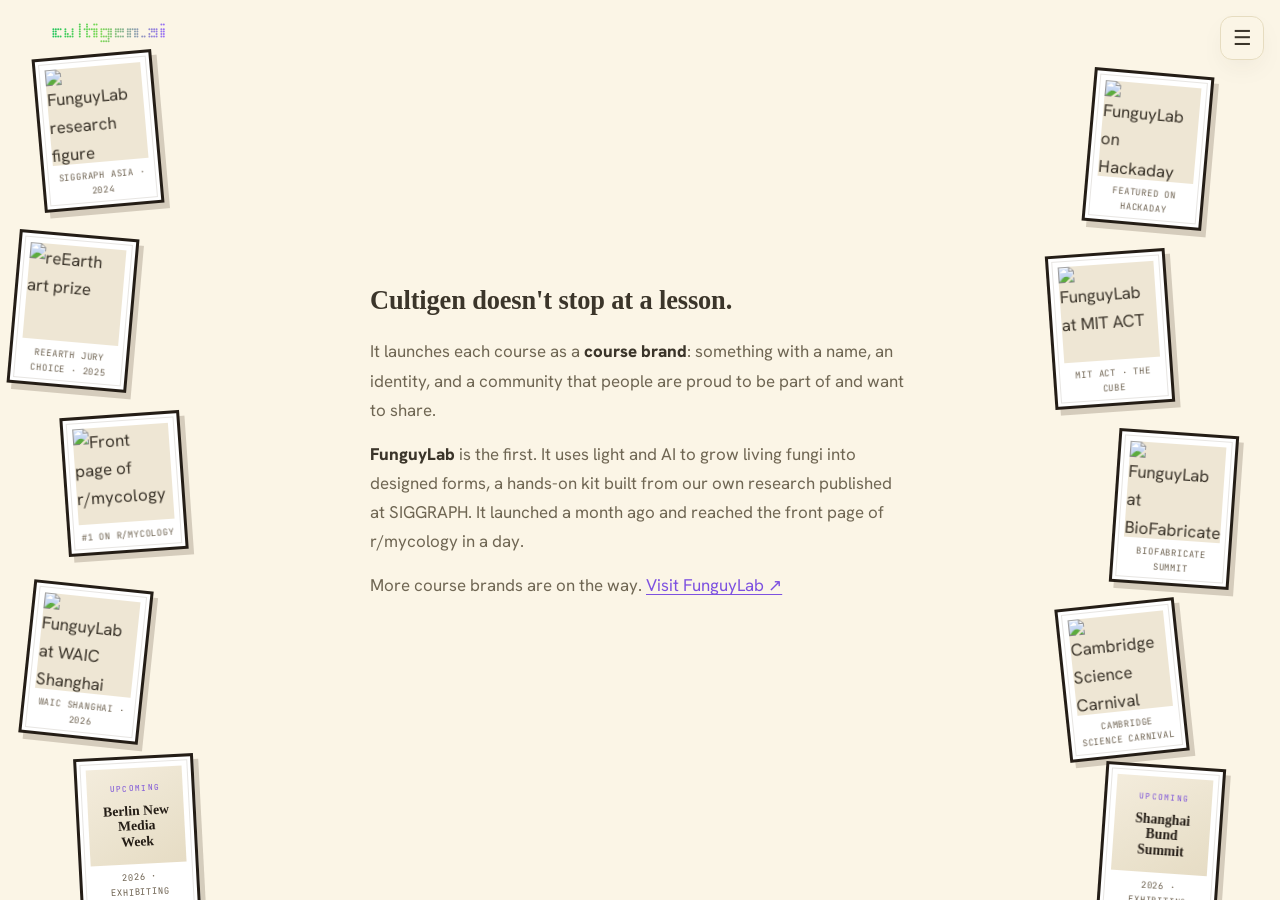
==== brands.html @ d04aeee8 "Enrich brands achievement wall; add real workshop venues; unify workshop title - Achievement wall: r" ====
<!DOCTYPE html>
<html lang="en">
<head>
<meta charset="UTF-8" />
<meta name="viewport" content="width=device-width, initial-scale=1.0" />
<link rel="preconnect" href="https://fonts.googleapis.com" />
<link rel="preconnect" href="https://fonts.gstatic.com" crossorigin />
<link rel="dns-prefetch" href="https://funguylab.com" />
<link rel="icon" type="image/svg+xml" href="/assets/favicon.svg">
<meta name="theme-color" content="#f6efe1" />
<title>Course brands — Cultigen</title>
<meta name="description" content="Cultigen launches each course as a course brand people can find, join, and love. FunguyLab is the first." />
<meta name="robots" content="index, follow" />
<link rel="canonical" href="https://cultigen.ai/brands.html" />
<link href="https://fonts.googleapis.com/css2?family=Hanken+Grotesk:ital,wght@0,400;0,600;0,700;0,800;1,400&family=JetBrains+Mono:wght@400;500&display=swap" rel="stylesheet">
<link rel="stylesheet" href="/assets/styles.css" />
<style id="wall">
  .wall{ position:fixed; inset:0; z-index:0; pointer-events:none; overflow:hidden; }
  .frame{ position:absolute; width:clamp(98px,9.4vw,138px); pointer-events:auto; cursor:grab;
    transform:rotate(var(--rot,0deg)); background:#fff; padding:9px 9px 7px;
    border:3px solid #241d15; box-shadow:5px 6px 0 rgba(60,44,22,.20);
    transition:transform .22s cubic-bezier(.2,.8,.25,1), box-shadow .22s, filter .22s;
    filter:saturate(.94); user-select:none; touch-action:none; }
  .frame::after{ content:""; position:absolute; inset:3px; border:1px solid rgba(60,44,22,.12); pointer-events:none; }
  .frame img{ width:100%; height:auto; display:block; aspect-ratio:1/1; object-fit:cover;
    image-rendering:auto; -webkit-user-drag:none; background:#efe6d3; }
  .frame .cap{ display:block; margin-top:6px; font-family:var(--fm,ui-monospace,Menlo,monospace);
    font-size:.56rem; letter-spacing:.09em; text-transform:uppercase; color:#6f6350; text-align:center; }
  .frame .poster-face{ aspect-ratio:1/1; display:flex; flex-direction:column; justify-content:center;
    align-items:center; gap:7px; padding:12px; text-align:center;
    background:linear-gradient(150deg,#f3ecdb,#e7dcc3); }
  .frame .pf-tag{ font-family:var(--fm,ui-monospace,Menlo,monospace); font-size:.5rem; letter-spacing:.16em;
    text-transform:uppercase; color:#7d51e0; }
  .frame .pf-name{ font-family:ui-serif,Palatino,Georgia,serif; font-weight:600; font-size:.86rem;
    line-height:1.15; color:#241d15; }
  .frame:hover{ transform:rotate(0deg) scale(1.09); box-shadow:8px 11px 0 rgba(60,44,22,.24); filter:saturate(1.04); z-index:6; }
  .frame.dragging{ transition:none; cursor:grabbing; transform:rotate(0deg) scale(1.06); z-index:20;
    box-shadow:10px 14px 0 rgba(60,44,22,.26); filter:saturate(1.06); }
  .frame.thrown{ transition:none; transform:rotate(0deg); }
  @media (max-width:1080px){ .wall{ display:none; } }
</style>
</head>
<body>
<a href="#main" class="skip-link">Skip to main content</a>
<a class="simple-logo" href="/" aria-label="cultigen.ai"><canvas class="pixel-word" data-h="24" aria-hidden="true"></canvas></a>
<button class="nav-toggle menu-fab" id="menu-fab" aria-label="Open menu" aria-expanded="false">☰</button>
<nav class="mobile-nav" aria-label="Menu" id="mobile-nav">
  <a href="/engine.html">Engine</a>
  <a href="/brands.html" aria-current="page">Course brands</a>
  <a href="/workshops.html">Workshops</a>
  <a href="/story.html">Story</a>
  <a href="mailto:cultigen.ai@artineerade.com">Contact</a>
  <a href="https://funguylab.com/" target="_blank" rel="noopener">FunguyLab ↗</a>
</nav>

<!-- FunguyLab achievement wall — draggable pixel frames (images from funguylab.com) -->
<div class="wall" id="wall" aria-label="FunguyLab achievements">
  <!-- left column -->
  <figure class="frame" style="left:3%;top:6%;--rot:-5deg">
    <img src="https://funguylab.com/assets/photos/fig-siggraph.jpg" alt="FunguyLab research figure" loading="lazy">
    <figcaption class="cap">SIGGRAPH Asia · 2024</figcaption>
  </figure>
  <figure class="frame" style="left:1%;top:26%;--rot:5deg">
    <img src="https://funguylab.com/assets/photos/reearth-award.png" alt="reEarth art prize" loading="lazy">
    <figcaption class="cap">reEarth Jury Choice · 2025</figcaption>
  </figure>
  <figure class="frame" style="left:5%;top:46%;--rot:-4deg">
    <img src="https://funguylab.com/assets/photos/reddit.jpg" alt="Front page of r/mycology" loading="lazy">
    <figcaption class="cap">#1 on r/mycology</figcaption>
  </figure>
  <figure class="frame" style="left:2%;top:65%;--rot:6deg">
    <img src="https://funguylab.com/assets/photos/waic-mana2.jpg" alt="FunguyLab at WAIC Shanghai" loading="lazy">
    <figcaption class="cap">WAIC Shanghai · 2026</figcaption>
  </figure>
  <figure class="frame poster" style="left:6%;top:84%;--rot:-3deg">
    <div class="poster-face"><span class="pf-tag">Upcoming</span><span class="pf-name">Berlin New<br>Media Week</span></div>
    <figcaption class="cap">2026 · Exhibiting</figcaption>
  </figure>
  <!-- right column -->
  <figure class="frame" style="left:85%;top:8%;--rot:5deg">
    <img src="https://funguylab.com/assets/photos/hackaday.jpg" alt="FunguyLab on Hackaday" loading="lazy">
    <figcaption class="cap">Featured on Hackaday</figcaption>
  </figure>
  <figure class="frame" style="left:82%;top:28%;--rot:-4deg">
    <img src="https://funguylab.com/assets/photos/mit-act.jpg" alt="FunguyLab at MIT ACT" loading="lazy">
    <figcaption class="cap">MIT ACT · The Cube</figcaption>
  </figure>
  <figure class="frame" style="left:87%;top:48%;--rot:4deg">
    <img src="https://funguylab.com/assets/photos/biofab2.jpg" alt="FunguyLab at BioFabricate" loading="lazy">
    <figcaption class="cap">BioFabricate Summit</figcaption>
  </figure>
  <figure class="frame" style="left:83%;top:67%;--rot:-6deg">
    <img src="https://funguylab.com/assets/photos/csc-logo.jpg" alt="Cambridge Science Carnival" loading="lazy">
    <figcaption class="cap">Cambridge Science Carnival</figcaption>
  </figure>
  <figure class="frame poster" style="left:86%;top:85%;--rot:4deg">
    <div class="poster-face"><span class="pf-tag">Upcoming</span><span class="pf-name">Shanghai<br>Bund Summit</span></div>
    <figcaption class="cap">2026 · Exhibiting</figcaption>
  </figure>
</div>

<main id="main" class="simple" style="position:relative;z-index:1">
  <div class="simple-wrap">    <p class="lead">Cultigen doesn't stop at a lesson.</p>
    <p>It launches each course as a <strong>course brand</strong>: something with a name, an identity, and a
      community that people are proud to be part of and want to share.</p>
    <p><strong>FunguyLab</strong> is the first. It uses light and AI to grow living fungi into designed
      forms, a hands-on kit built from our own research published at SIGGRAPH. It launched a month ago and
      reached the front page of r/mycology in a day.</p>
    <p>More course brands are on the way. <a class="inline" href="https://funguylab.com/" target="_blank" rel="noopener">Visit FunguyLab ↗</a></p>
  </div>
</main>

<script>
/* draggable achievement frames (pointer) */
(function(){
  const wall = document.getElementById('wall');
  if(!wall || matchMedia('(pointer:coarse)').matches) return;
  let top = 30;
  wall.querySelectorAll('.frame').forEach(f => {
    let sx, sy, ox, oy, moved;
    f.addEventListener('pointerdown', e => {
      e.preventDefault();
      const r = f.getBoundingClientRect();
      // pin to pixel coords so drag is absolute, not affected by % + transform
      f.style.left = r.left + 'px'; f.style.top = r.top + 'px'; f.style.right = 'auto';
      sx = e.clientX; sy = e.clientY; ox = r.left; oy = r.top; moved = false;
      f.setPointerCapture(e.pointerId);
      f.classList.add('dragging'); f.classList.remove('thrown');
      f.style.zIndex = ++top;
    });
    f.addEventListener('pointermove', e => {
      if(!f.classList.contains('dragging')) return;
      const dx = e.clientX - sx, dy = e.clientY - sy;
      if(Math.abs(dx) + Math.abs(dy) > 3) moved = true;
      f.style.left = (ox + dx) + 'px';
      f.style.top  = Math.max(4, oy + dy) + 'px';
    });
    const end = e => {
      if(!f.classList.contains('dragging')) return;
      f.classList.remove('dragging');
      if(moved) f.classList.add('thrown'); // keep resting transform flat where dropped
    };
    f.addEventListener('pointerup', end);
    f.addEventListener('pointercancel', end);
  });
})();
</script>
<script src="/assets/main.js" defer></script>
</body>
</html>
---- assets/styles.css ----
/* ============================================================
   Cultigen — Ghibli-inspired design system
   Hand-painted skies · rolling meadows · drifting spores
   ============================================================ */

/* ── Reset ── */
*,*::before,*::after{box-sizing:border-box;margin:0;padding:0}
html{scroll-behavior:smooth;-webkit-text-size-adjust:100%}
img,svg{display:block;max-width:100%}
a{color:inherit;text-decoration:none}
button{font:inherit;color:inherit;cursor:pointer;border:none;background:none}
::selection{background:var(--coral-2);color:#fff}

/* ── Tokens ── */
:root{
  /* fonts */
  --fd:ui-serif,'Iowan Old Style','Palatino Linotype',Palatino,Georgia,serif; /* display */
  --fb:'Hanken Grotesk',system-ui,sans-serif;      /* body           */
  --fm:'JetBrains Mono',ui-monospace,monospace;    /* mono labels    */

  /* sky */
  --sky-hi:#a9d6ef;      /* high blue      */
  --sky-mid:#cfe6ec;     /* pale teal      */
  --sky-low:#f7e6c4;     /* warm cream     */
  --dawn:#f6c79b;        /* peach glow     */
  --dusk:#ef9f78;        /* sunset coral   */
  --sun:#fce9b8;         /* sun core       */

  /* meadow */
  --grass-hi:#bcd57e;    /* sunlit grass   */
  --grass:#8fb85f;       /* meadow         */
  --forest:#5c8a4a;      /* forest         */
  --forest-dk:#37613a;   /* deep forest    */
  --pine:#274a34;        /* darkest hill   */

  /* paper / ink */
  --cream:#fbf5e6;       /* page paper     */
  --cream-2:#f5edd9;     /* card paper     */
  --paper-line:#e6dcc0;
  --ink:#3b352a;         /* warm near-black text */
  --ink-2:#6f6653;       /* muted text     */
  --ink-3:#9a9079;       /* faint text     */

  /* accents */
  --coral:#9b6bff;
  --coral-2:#7d51e0;
  --gold:#eab24a;
  --sky-blue:#5a9bc4;
  --moss:#6f9b4e;

  /* on-dark (forest-night sections) */
  --night:#241c30;
  --night-2:#191320;
  --night-card:#2c2438;
  --night-bd:rgba(255,255,255,.12);
  --on-dark:#f3ecd8;
  --on-dark-2:#c7cdb8;
  --on-dark-3:#93a189;

  /* geometry */
  --r:20px;
  --r-lg:28px;
  --wrap:1180px;
  --ease:cubic-bezier(.22,.61,.36,1);
  --shadow-soft:0 18px 40px -20px rgba(59,53,42,.35);
  --shadow-card:0 10px 30px -14px rgba(59,53,42,.28);
}

/* ── Base ── */
body{
  font-family:var(--fb);
  color:var(--ink);
  background:var(--cream);
  line-height:1.65;
  font-size:17px;
  -webkit-font-smoothing:antialiased;
  overflow-x:hidden;
}
h1,h2,h3,h4,h5{font-family:var(--fd);font-weight:600;line-height:1.12;letter-spacing:-.006em;color:var(--ink);text-wrap:balance}
h1{font-size:clamp(2.5rem,5.8vw,4.7rem);font-weight:700;line-height:1.04}
h2{font-size:clamp(2rem,4.2vw,3.2rem)}
h3{font-size:1.4rem}
h4{font-size:1.1rem}
em{font-style:italic}
strong{font-weight:800;color:var(--ink)}
p{color:var(--ink-2)}

.wrap{width:min(var(--wrap),92vw);margin-inline:auto}
section{position:relative;padding:clamp(72px,10vw,130px) 0}

/* ============================================================
   Navigation
   ============================================================ */
.nav{position:fixed;top:0;left:0;right:0;z-index:1000;transition:all .4s var(--ease);
  background:rgba(251,245,230,.8);backdrop-filter:blur(12px);
  border-bottom:1px solid rgba(230,220,192,.55)}
.nav-inner{display:flex;align-items:center;justify-content:space-between;padding:18px 0}
.brand{display:inline-flex;align-items:center;gap:10px;font-family:var(--fd);font-weight:600;font-size:1.35rem;letter-spacing:-.02em;color:var(--ink)}
.brand .logo-mark{height:32px;width:32px;flex:none;filter:drop-shadow(0 1px 3px rgba(59,53,42,.15))}
.nav.on-dark .brand,.nav.on-dark .nav-links a{color:var(--ink)}
.nav-links{display:none}
.nav-links a{font-size:.92rem;font-weight:700;color:var(--ink-2);transition:color .2s}
.nav-links a:hover{color:var(--coral-2)}
.nav-links a[aria-current]{color:var(--coral-2)}
.nav-cta{display:flex;align-items:center;gap:12px}
.nav.scrolled{background:rgba(251,245,230,.93);backdrop-filter:blur(14px);box-shadow:0 6px 24px -18px rgba(59,53,42,.5)}
.nav-toggle{display:block;font-size:1.3rem;line-height:1;padding:7px 12px;border-radius:12px;color:var(--ink)}
.nav-toggle:hover{background:rgba(0,0,0,.05)}
.nav-cta>.btn{display:none}
.mobile-nav{display:flex;flex-direction:column;gap:3px;position:fixed;top:64px;right:4vw;left:auto;
  width:min(240px,84vw);background:rgba(251,245,230,.97);backdrop-filter:blur(14px);
  border:1px solid var(--paper-line);border-radius:16px;padding:12px;box-shadow:var(--shadow-card);
  opacity:0;pointer-events:none;transform:translateY(-8px);transition:all .25s var(--ease);z-index:1200}
.mobile-nav.open{opacity:1;pointer-events:auto;transform:none}
.mobile-nav a{padding:10px 11px;font-weight:700;color:var(--ink);border-radius:10px;font-size:.95rem}
.mobile-nav a:hover{background:color-mix(in srgb,var(--coral) 12%,transparent)}
.mobile-nav a[aria-current]{color:var(--coral-2)}

/* ============================================================
   Buttons
   ============================================================ */
.btn{
  display:inline-flex;align-items:center;gap:8px;
  font-family:var(--fb);font-weight:800;font-size:.95rem;
  padding:13px 24px;border-radius:100px;
  transition:transform .25s var(--ease),box-shadow .25s var(--ease),background .2s;
  will-change:transform;
}
.btn:hover{transform:translateY(-2px)}
.btn-sm{padding:9px 18px;font-size:.85rem}
.btn-lg{padding:16px 30px;font-size:1.02rem}
.btn-primary{background:var(--coral);color:#fff;box-shadow:0 10px 24px -10px rgba(123,81,224,.6)}
.btn-primary:hover{background:var(--coral-2);box-shadow:0 14px 30px -10px rgba(123,81,224,.7)}
.btn-sun{background:linear-gradient(135deg,var(--coral),var(--coral-2));color:#fff;box-shadow:0 12px 28px -10px rgba(123,81,224,.55)}
.btn-ghost{background:rgba(255,255,255,.55);color:var(--ink);border:1.5px solid var(--paper-line);backdrop-filter:blur(6px)}
.btn-ghost:hover{background:#fff;border-color:var(--coral)}
.btn-row{display:flex;gap:14px;flex-wrap:wrap;margin-top:30px}

/* ============================================================
   HERO — the painted valley
   ============================================================ */
.hero{position:relative;min-height:100vh;display:flex;align-items:center;
  padding:120px 0 140px;overflow:hidden;background:var(--cream);
}
/* illustrated art layer — outer gets JS parallax, inner does Ken Burns */
.hero-art{position:absolute;inset:-6%;z-index:0;will-change:transform}
.hero-art-img{position:absolute;inset:0;
  background-image:url(/assets/hero.jpg);
  background-image:image-set(url(/assets/hero.webp) type("image/webp"),url(/assets/hero.jpg) type("image/jpeg"));
  background-size:cover;background-position:center 42%;background-repeat:no-repeat;
  animation:kenburns 28s ease-in-out infinite alternate;will-change:transform}
@keyframes kenburns{from{transform:scale(1.04)}to{transform:scale(1.12)}}
/* legibility scrim + bottom fade into the cream page */
.hero-scrim{position:absolute;inset:0;z-index:1;pointer-events:none;
  background:
    linear-gradient(105deg,rgba(251,245,230,.9) 0%,rgba(251,245,230,.55) 28%,rgba(251,245,230,0) 56%),
    linear-gradient(0deg,var(--cream) 1%,rgba(251,245,230,0) 18%)}

/* interactive sunlight — bloom + slow god-rays over the painted sun */
.hero-sun-glow{position:absolute;left:46%;top:34%;width:min(58vw,700px);aspect-ratio:1;
  transform:translate(-50%,-50%);z-index:2;pointer-events:none;mix-blend-mode:screen;
  opacity:var(--sun-boost,.92);will-change:transform,opacity}
.hero-sun-core{position:absolute;inset:0;border-radius:50%;
  background:radial-gradient(circle,
    rgba(255,246,198,.98) 0%,
    rgba(255,226,150,.72) 22%,
    rgba(255,210,128,.34) 46%,
    rgba(255,210,128,0) 70%);
  animation:sunbreath 6s ease-in-out infinite;will-change:transform}
.hero-sun-core::before{content:"";position:absolute;inset:-42%;border-radius:50%;
  background:repeating-conic-gradient(from 0deg,
    rgba(255,238,176,0) 0deg,
    rgba(255,238,176,.24) 3.5deg,
    rgba(255,238,176,0) 11deg,
    rgba(255,238,176,0) 23deg);
  -webkit-mask:radial-gradient(circle,#000 10%,rgba(0,0,0,.55) 38%,transparent 72%);
  mask:radial-gradient(circle,#000 10%,rgba(0,0,0,.55) 38%,transparent 72%);
  animation:rayspin 55s linear infinite}
@keyframes sunbreath{0%,100%{transform:scale(1);opacity:.9}50%{transform:scale(1.06);opacity:1}}
@keyframes rayspin{to{transform:rotate(360deg)}}

/* founder signature */
.founder-sign{display:flex;align-items:center;gap:14px;margin-top:24px}
.founder-avatar{width:60px;height:60px;border-radius:50%;object-fit:cover;object-position:50% 16%;
  border:2px solid var(--paper-line);box-shadow:var(--shadow-card);flex:none}
.founder-sign .fn{display:block;font-family:var(--fd);font-weight:700;color:var(--ink);line-height:1.2}
.founder-sign .ft{display:block;font-size:.85rem;color:var(--ink-2)}

/* FAQ */
.faq{border-top:1.5px solid var(--paper-line)}
.faq-item{padding:22px 2px;border-bottom:1.5px solid var(--paper-line)}
.faq-item h3{font-size:1.12rem;margin-bottom:8px;color:var(--ink)}
.faq-item p{color:var(--ink-2);line-height:1.7}

/* interactive light points (canvas) */
.spores{position:absolute;inset:0;z-index:3;pointer-events:none;display:block;width:100%;height:100%}
.spore{position:absolute;bottom:-10px;border-radius:50%;
  background:radial-gradient(circle at 35% 30%,#fff,rgba(255,246,214,.5));
  box-shadow:0 0 8px 2px rgba(255,248,214,.6);opacity:0;
  animation:float-up linear infinite}
@keyframes float-up{
  0%{transform:translateY(0) translateX(0) scale(.6);opacity:0}
  10%{opacity:.9}
  90%{opacity:.7}
  100%{transform:translateY(-108vh) translateX(var(--drift,30px)) scale(1);opacity:0}
}

.hero-inner{position:relative;z-index:5;max-width:720px}
.hero .eyebrow{margin-bottom:22px}
.hero h1{color:#2c3b32}
.hero .grad{font-style:normal;
  background:linear-gradient(100deg,var(--coral-2),var(--gold) 55%,var(--forest));
  -webkit-background-clip:text;background-clip:text;-webkit-text-fill-color:transparent}
.hero-lede{margin-top:22px;font-size:1.18rem;line-height:1.7;color:#4a5445;max-width:600px;font-weight:600}

/* eyebrow chip */
.eyebrow{display:inline-flex;align-items:center;gap:9px;
  font-family:var(--fm);font-size:.72rem;letter-spacing:.16em;text-transform:uppercase;
  color:var(--forest-dk);background:rgba(255,255,255,.6);
  border:1.5px solid rgba(92,138,74,.3);border-radius:100px;padding:7px 15px;backdrop-filter:blur(6px)}
.eyebrow .dot{width:8px;height:8px;border-radius:50%;background:var(--coral);
  box-shadow:0 0 0 4px rgba(224,122,82,.22);animation:blink 2.4s ease-in-out infinite}
@keyframes blink{0%,100%{opacity:1}50%{opacity:.4}}

/* section heading */
.shead{max-width:720px;margin-bottom:52px}
.shead.center{margin-inline:auto;text-align:center}
.kicker{display:inline-flex;align-items:center;gap:9px;
  font-family:var(--fm);font-size:.72rem;letter-spacing:.16em;text-transform:uppercase;
  color:var(--coral-2);margin-bottom:16px}
.kicker .dot{width:7px;height:7px;border-radius:50%;background:currentColor}
.kicker.moss{color:var(--forest)}
.kicker.gold{color:#c8912a}
.kicker.sky{color:var(--sky-blue)}
.shead h2{margin-bottom:14px}
.shead p{font-size:1.08rem;color:var(--ink-2)}
.shead.center p{margin-inline:auto;max-width:640px}

/* ============================================================
   Section flavors
   ============================================================ */
.sec-cream{background:var(--cream)}
.sec-paper{background:
  radial-gradient(1200px 500px at 80% -10%,rgba(246,199,155,.28),transparent 60%),
  var(--cream)}
.sec-meadow{background:linear-gradient(180deg,#f7f1e4 0%,#f1e8db 100%)}
.sec-forest{background:linear-gradient(180deg,var(--night) 0%,var(--night-2) 100%);color:var(--on-dark)}
.sec-forest h2,.sec-forest h3,.sec-forest h4{color:var(--on-dark)}
.sec-forest p{color:var(--on-dark-2)}
.sec-forest .kicker{color:var(--gold)}
.sec-forest .kicker.moss{color:var(--grass-hi)}

/* ============================================================
   Layout helpers
   ============================================================ */
.split{display:grid;grid-template-columns:1.05fr .95fr;gap:clamp(32px,5vw,70px);align-items:center}
.grid{display:grid;gap:24px}
.g2{grid-template-columns:repeat(2,1fr)}
.g3{grid-template-columns:repeat(3,1fr)}
.pull{border-left:3px solid var(--coral);padding:6px 0 6px 26px;
  font-family:var(--fb);font-style:italic;font-weight:600;font-size:clamp(1.2rem,2.6vw,1.7rem);
  line-height:1.55;color:var(--ink)}
.sec-forest .pull{color:var(--on-dark)}
.big-quote{font-family:var(--fb);font-style:italic;font-weight:700;line-height:1.5;
  font-size:clamp(1.2rem,2.8vw,1.85rem);color:var(--ink);max-width:820px;margin-inline:auto;text-align:center}
.sec-forest .big-quote{color:var(--on-dark)}
.grad-ink{background:linear-gradient(100deg,var(--coral-2),var(--coral) 55%,#c3a3ff);
  -webkit-background-clip:text;background-clip:text;-webkit-text-fill-color:transparent;font-weight:800}

/* ============================================================
   Cards
   ============================================================ */
.card{
  background:var(--cream-2);border:1.5px solid var(--paper-line);
  border-radius:var(--r);padding:30px 28px;box-shadow:var(--shadow-card);
  transition:transform .3s var(--ease),box-shadow .3s var(--ease);
}
.card:hover{transform:translateY(-5px);box-shadow:var(--shadow-soft)}
.sec-forest .card{background:var(--night-card);border-color:var(--night-bd)}
.card h3{margin-bottom:8px}
.ic{width:54px;height:54px;border-radius:16px;display:grid;place-items:center;margin-bottom:18px;
  background:linear-gradient(135deg,#fdeccb,#f6d29b);color:var(--coral-2)}
.ic.moss{background:linear-gradient(135deg,#dcecc0,#b3d189);color:var(--forest-dk)}
.ic.sky{background:linear-gradient(135deg,#cfe8f2,#a5d0e6);color:var(--sky-blue)}
.ic.gold{background:linear-gradient(135deg,#fce9b0,#f0c552);color:#b07d18}
/* hand-drawn line icons (sprite) */
.i{width:26px;height:26px;fill:none;stroke:currentColor;stroke-width:1.7;stroke-linecap:round;stroke-linejoin:round}
.pc-ic{color:var(--forest-dk)}
.pc-ic .i{width:22px;height:22px}
.oc-ic{color:var(--coral-2)}
.oc-ic .i{width:26px;height:26px}

/* stat tiles */
.stat{padding:26px 22px;background:var(--night-card);border:1.5px solid var(--night-bd);border-radius:var(--r)}
.stat .n{font-family:var(--fd);font-size:2.3rem;font-weight:400;color:var(--on-dark);line-height:1}
.stat .l{font-size:.82rem;color:var(--on-dark-3);margin-top:10px}

/* contrast (cost structure) */
.contrast{display:grid;grid-template-columns:1fr auto 1fr;align-items:center;gap:34px;max-width:820px;margin-inline:auto}
.contrast .col{text-align:center}
.c-old{font-family:var(--fd);font-size:clamp(2rem,5vw,3rem);font-weight:300;color:var(--ink-3);
  text-decoration:line-through;text-decoration-color:rgba(213,100,60,.5);text-decoration-thickness:2px}
.c-new{font-family:var(--fd);font-size:clamp(2rem,5vw,3rem);font-weight:400}
.c-lbl{font-family:var(--fm);font-size:.74rem;text-transform:uppercase;letter-spacing:.12em;color:var(--ink-3);margin-top:10px}
.c-arrow{font-size:1.8rem;color:var(--coral)}

/* architecture: stable core / living edges */
.strata{border:1.5px solid var(--paper-line);border-radius:var(--r);overflow:hidden;box-shadow:var(--shadow-card)}
.strata .band{padding:22px 26px}
.strata .core{background:#eef1e2;border-bottom:1.5px solid var(--paper-line)}
.strata .edge{background:linear-gradient(135deg,#f6d9b6,#e9edc9)}
.strata .band .k{font-family:var(--fm);font-size:.7rem;letter-spacing:.14em;text-transform:uppercase}
.strata .core .k{color:var(--forest)}
.strata .edge .k{color:var(--coral-2)}
.strata .band .v{margin-top:6px;font-weight:800;color:var(--ink)}

/* ============================================================
   ENGINE DEMO
   ============================================================ */
.demo{background:
  radial-gradient(900px 400px at 15% 0%,rgba(111,155,78,.16),transparent 60%),
  radial-gradient(900px 500px at 90% 100%,rgba(224,122,82,.14),transparent 60%),
  #f6f0df;
  border:1.5px solid var(--paper-line);border-radius:var(--r-lg);
  box-shadow:var(--shadow-soft);padding:clamp(24px,4vw,42px);overflow:hidden}
.demo-grid{display:grid;grid-template-columns:1fr 1.15fr;gap:clamp(24px,4vw,44px);align-items:stretch}

/* left: pick a paper */
.demo-pick .plabel{font-family:var(--fm);font-size:.72rem;letter-spacing:.14em;
  text-transform:uppercase;color:var(--ink-3);margin-bottom:14px}
.paper-chips{display:flex;flex-direction:column;gap:12px}
.pchip{display:flex;gap:14px;align-items:flex-start;text-align:left;
  background:#fff;border:1.5px solid var(--paper-line);border-radius:16px;padding:16px 18px;
  transition:all .25s var(--ease)}
.pchip:hover{border-color:var(--coral);transform:translateX(3px)}
.pchip.active{border-color:var(--coral);background:linear-gradient(135deg,#fff,#fdeccb);
  box-shadow:0 10px 24px -14px rgba(213,100,60,.5)}
.pchip .pc-ic{flex:none;width:40px;height:40px;border-radius:11px;display:grid;place-items:center;
  background:linear-gradient(135deg,#dcecc0,#b3d189);font-size:1.2rem}
.pchip .pc-t{display:block;font-family:var(--fd);font-weight:600;font-size:1.02rem;color:var(--ink);line-height:1.2}
.pchip .pc-s{display:block;font-size:.82rem;color:var(--ink-2);margin-top:3px}
.demo-run{margin-top:20px;width:100%;justify-content:center}

/* right: engine stage */
.demo-stage{position:relative;background:linear-gradient(180deg,#2c3b30,#233028);
  border-radius:var(--r);padding:28px;color:var(--on-dark);min-height:340px;
  display:flex;flex-direction:column;overflow:hidden}
.stage-spores{position:absolute;inset:0;pointer-events:none;overflow:hidden}
.stage-spore{position:absolute;width:5px;height:5px;border-radius:50%;
  background:radial-gradient(circle,#fce9b8,rgba(252,233,184,0));opacity:0;
  animation:stage-drift linear infinite}
@keyframes stage-drift{0%{transform:translateY(20px);opacity:0}20%{opacity:.9}100%{transform:translateY(-320px);opacity:0}}

/* the engine pod */
.pod-wrap{display:flex;justify-content:center;align-items:center;padding:8px 0 18px}
.pod{position:relative;width:120px;height:120px}
.pod-core{position:absolute;inset:24px;border-radius:50%;
  background:radial-gradient(circle at 40% 35%,#cfe9a6,#7fae56 60%,#4d7a3c);
  box-shadow:0 0 40px 6px rgba(178,224,140,.45);animation:podbreath 3.4s ease-in-out infinite}
.pod.running .pod-core{animation:podbreath 1.1s ease-in-out infinite}
@keyframes podbreath{0%,100%{transform:scale(1);box-shadow:0 0 34px 4px rgba(178,224,140,.4)}
  50%{transform:scale(1.09);box-shadow:0 0 52px 12px rgba(178,224,140,.65)}}
.pod-ring{position:absolute;inset:0;border-radius:50%;border:2px dashed rgba(207,233,166,.4);
  animation:spin 14s linear infinite}
.pod.running .pod-ring{animation:spin 3s linear infinite}
@keyframes spin{to{transform:rotate(360deg)}}

/* pipeline steps */
.steps{margin-top:6px}
.step{display:flex;gap:13px;align-items:center;padding:9px 0;opacity:.4;
  transition:opacity .4s var(--ease),transform .4s var(--ease);transform:translateX(-6px)}
.step.on{opacity:1;transform:translateX(0)}
.step .s-dot{flex:none;width:22px;height:22px;border-radius:50%;
  border:2px solid var(--on-dark-3);display:grid;place-items:center;font-size:.7rem;
  transition:all .3s}
.step.on .s-dot{border-color:var(--grass-hi);background:var(--grass-hi);color:#233028;font-weight:900}
.step .s-t{font-size:.92rem;font-weight:700;color:var(--on-dark)}
.step .s-t small{display:block;font-weight:600;color:var(--on-dark-3);font-size:.78rem}

.demo-hint{margin-top:auto;font-family:var(--fm);font-size:.74rem;color:var(--on-dark-3);
  text-align:center;padding-top:16px}

/* outputs bloom */
.demo-out{margin-top:26px;display:grid;grid-template-columns:repeat(3,1fr);gap:16px}
.oc{background:#fff;border:1.5px solid var(--paper-line);border-radius:16px;padding:18px 18px 20px;
  opacity:0;transform:translateY(18px) scale(.96);
  transition:opacity .5s var(--ease),transform .5s var(--ease);box-shadow:var(--shadow-card)}
.oc.show{opacity:1;transform:none}
.oc .oc-tag{display:inline-flex;align-items:center;gap:6px;font-family:var(--fm);
  font-size:.66rem;letter-spacing:.1em;text-transform:uppercase;color:var(--coral-2);margin-bottom:10px}
.oc h4{font-size:1rem;margin-bottom:6px}
.oc p{font-size:.86rem;color:var(--ink-2);line-height:1.55}
.oc .oc-ic{font-size:1.5rem;margin-bottom:6px}

/* ============================================================
   Footer
   ============================================================ */
.site-foot{background:linear-gradient(180deg,var(--night-2),#141d17);color:var(--on-dark-2);
  padding:70px 0 34px;position:relative}
.foot-grid{display:grid;grid-template-columns:2fr 1fr 1fr;gap:34px}
.foot-brand .brand{color:var(--on-dark)}
.foot-wordmark{height:74px;width:auto;margin-bottom:4px}
.foot-tag{margin-top:12px;font-size:.92rem;color:var(--on-dark-3);max-width:260px;line-height:1.6}
.site-foot h5{font-family:var(--fm);font-size:.72rem;letter-spacing:.14em;text-transform:uppercase;
  color:var(--grass-hi);margin-bottom:14px}
.site-foot a{display:block;color:var(--on-dark-2);font-size:.92rem;padding:4px 0;transition:color .2s}
.site-foot a:hover{color:var(--on-dark)}
.foot-bottom{display:flex;justify-content:space-between;flex-wrap:wrap;gap:10px;
  margin-top:44px;padding-top:22px;border-top:1px solid var(--night-bd);
  font-size:.82rem;color:var(--on-dark-3)}

/* ============================================================
   Scroll reveal
   ============================================================ */
.reveal{opacity:0;transform:translateY(26px);transition:opacity .7s var(--ease),transform .7s var(--ease)}
.reveal.visible{opacity:1;transform:none}

/* skip link */
.skip-link{position:fixed;top:-80px;left:0;background:var(--coral);color:#fff;padding:8px 16px;
  z-index:99999;border-radius:0 0 8px 0;font-weight:800;transition:top .2s}
.skip-link:focus{top:0}

/* ============================================================
   Responsive
   ============================================================ */
@media (max-width:900px){
  .split,.demo-grid{grid-template-columns:1fr}
  .g3{grid-template-columns:1fr}
  .g2{grid-template-columns:1fr}
  .demo-out{grid-template-columns:1fr}
  .contrast{grid-template-columns:1fr;gap:12px}
  .c-arrow{transform:rotate(90deg)}
  .foot-grid{grid-template-columns:1fr 1fr;gap:26px}
}
@media (max-width:760px){
  .nav-links{display:none}
  .nav-toggle{display:block}
  .mobile-nav{display:flex;flex-direction:column;gap:4px;position:fixed;top:70px;right:4vw;left:4vw;
    z-index:999;background:rgba(251,245,230,.97);backdrop-filter:blur(14px);
    border:1.5px solid var(--paper-line);border-radius:var(--r);padding:16px;
    box-shadow:var(--shadow-soft);opacity:0;pointer-events:none;transform:translateY(-10px);
    transition:all .3s var(--ease)}
  .mobile-nav.open{opacity:1;pointer-events:auto;transform:none}
  .mobile-nav a{padding:11px 8px;font-weight:700;color:var(--ink);border-radius:10px}
  .mobile-nav a:hover{background:rgba(224,122,82,.1)}
  .mobile-nav .btn{margin-top:8px;justify-content:center}
  .foot-grid{grid-template-columns:1fr}
}

@media (prefers-reduced-motion:reduce){
  *{animation-duration:.001ms!important;animation-iteration-count:1!important;
    transition-duration:.001ms!important;scroll-behavior:auto!important}
  .reveal{opacity:1;transform:none}
}

/* ── multi-page: centered hero + sub-page headers ───────── */
.hero.center .hero-inner{max-width:840px;margin-inline:auto;text-align:center}
.hero.center .hero-lede{margin-inline:auto;max-width:680px}
.hero.center .btn-row{justify-content:center}
.page-head{padding:150px 0 56px;background:#fbf5e6}
.page-head .wrap{max-width:860px}
.page-head .eyebrow{color:var(--coral-2);font-weight:700;font-size:.8rem;letter-spacing:.14em;text-transform:uppercase;margin-bottom:14px}
.page-head h1{font-family:var(--fd);font-weight:700;font-size:clamp(2rem,5vw,3rem);line-height:1.08;margin:0;color:var(--ink)}
.page-head p{margin-top:16px;font-size:1.1rem;color:var(--ink-2);max-width:680px;line-height:1.65}
.home-paths .card{display:flex;flex-direction:column}
.home-paths .card .go{margin-top:auto;padding-top:14px;font-weight:800;color:var(--coral-2);text-decoration:none}
.home-paths .card .go:hover{text-decoration:underline}

/* ── minimal pages (engine / brands / story) ────────────── */
.menu-fab{position:fixed;top:16px;right:16px;z-index:1300;width:44px;height:44px;display:grid;place-items:center;
  border-radius:12px;font-size:1.3rem;line-height:1;color:var(--ink);background:rgba(251,245,230,.85);
  -webkit-backdrop-filter:blur(8px);backdrop-filter:blur(8px);border:1px solid var(--paper-line);
  box-shadow:var(--shadow-card);cursor:pointer}
.menu-fab:hover{transform:translateY(-1px)}
.simple-logo{position:fixed;top:22px;left:max(22px,4vw);z-index:1300;text-decoration:none;line-height:0}
.simple-logo canvas{display:block}
.simple{min-height:100vh;display:flex;align-items:center;padding:104px max(24px,6vw)}
.simple-wrap{max-width:640px;margin-inline:auto}
.simple .eyebrow-mono{font-family:var(--fm);font-size:.72rem;letter-spacing:.24em;text-transform:uppercase;
  color:var(--ink-2);margin-bottom:20px}
.simple .lead{font-family:var(--fd);font-weight:600;font-size:clamp(1.3rem,2.6vw,1.65rem);line-height:1.25;
  color:var(--ink);margin-bottom:20px;letter-spacing:-.005em}
.simple p{font-size:1.06rem;line-height:1.72;color:var(--ink-2);margin-bottom:15px;max-width:60ch}
.simple p strong{color:var(--ink)}
.simple a.inline{color:var(--coral-2);text-decoration:underline;text-underline-offset:3px}
.simple .sig{margin-top:24px;font-family:var(--fm);font-size:.8rem;color:var(--ink-2)}
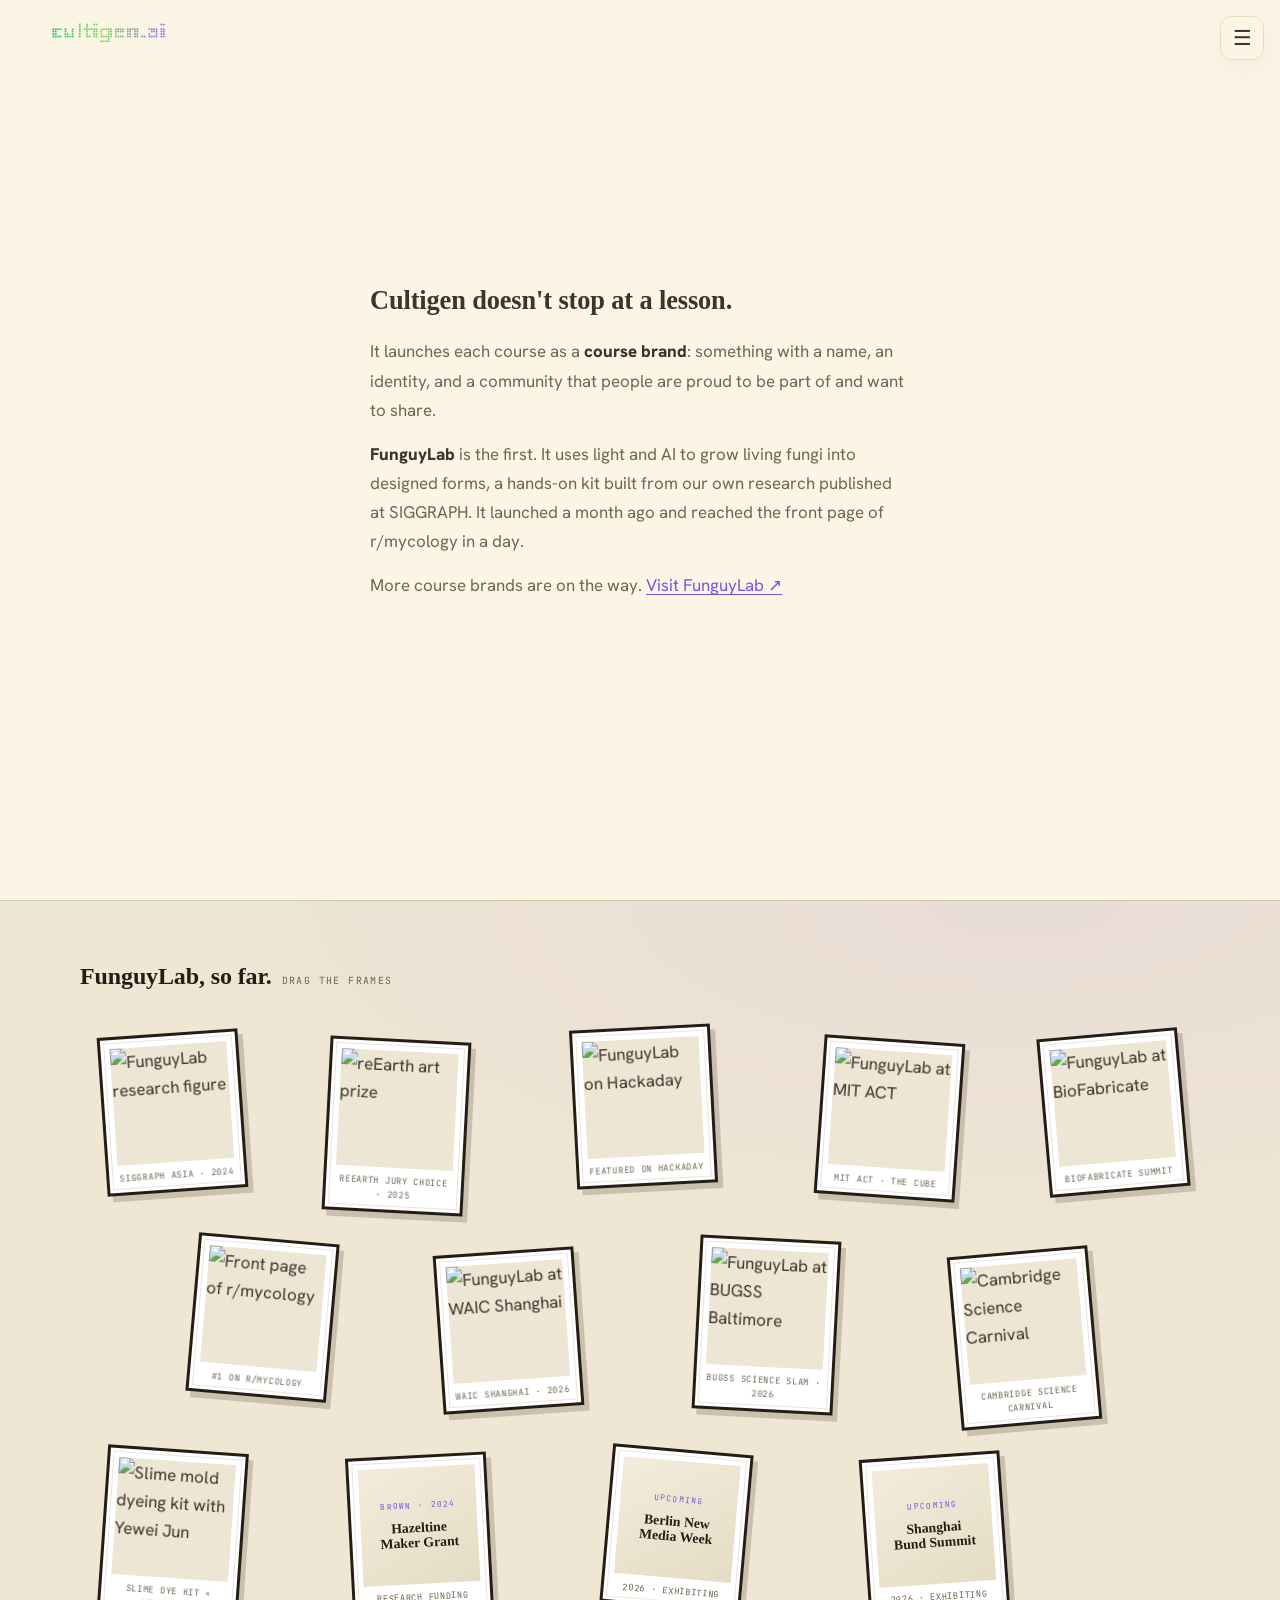
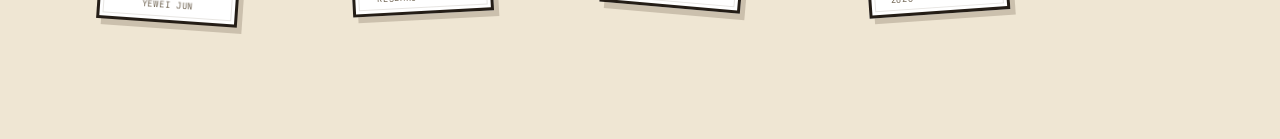
==== commit 15f2cd51: "Make achievement wall always-visible pinboard (13 items); add founder photo to story - brands.html: " ====
--- a/brands.html
+++ b/brands.html
@@ -15,8 +15,15 @@
 <link href="https://fonts.googleapis.com/css2?family=Hanken+Grotesk:ital,wght@0,400;0,600;0,700;0,800;1,400&family=JetBrains+Mono:wght@400;500&display=swap" rel="stylesheet">
 <link rel="stylesheet" href="/assets/styles.css" />
 <style id="wall">
-  .wall{ position:fixed; inset:0; z-index:0; pointer-events:none; overflow:hidden; }
-  .frame{ position:absolute; width:clamp(98px,9.4vw,138px); pointer-events:auto; cursor:grab;
+  /* achievement pinboard (always visible) */
+  .board{ background:#efe6d3; border-top:1px solid #d8c8a8; padding:56px clamp(18px,5vw,48px) 72px; overflow:hidden;
+    background-image:radial-gradient(120% 70% at 80% 0%, color-mix(in srgb,#9b6bff 8%,transparent), transparent 60%); }
+  .board-lead{ width:min(1120px,100%); margin:0 auto 30px; font-family:var(--fd); font-weight:600;
+    font-size:clamp(1.15rem,2.4vw,1.5rem); letter-spacing:-.005em; color:#241d15; }
+  .board-lead .hint{ font-family:var(--fm,ui-monospace,Menlo,monospace); font-weight:400; font-size:.62rem;
+    letter-spacing:.14em; text-transform:uppercase; color:#6f6350; margin-left:10px; }
+  .board-in{ position:relative; width:min(1120px,100%); margin-inline:auto; height:640px; }
+  .frame{ position:absolute; width:clamp(114px,11vw,148px); cursor:grab;
     transform:rotate(var(--rot,0deg)); background:#fff; padding:9px 9px 7px;
     border:3px solid #241d15; box-shadow:5px 6px 0 rgba(60,44,22,.20);
     transition:transform .22s cubic-bezier(.2,.8,.25,1), box-shadow .22s, filter .22s;
@@ -25,7 +32,7 @@
   .frame img{ width:100%; height:auto; display:block; aspect-ratio:1/1; object-fit:cover;
     image-rendering:auto; -webkit-user-drag:none; background:#efe6d3; }
   .frame .cap{ display:block; margin-top:6px; font-family:var(--fm,ui-monospace,Menlo,monospace);
-    font-size:.56rem; letter-spacing:.09em; text-transform:uppercase; color:#6f6350; text-align:center; }
+    font-size:.55rem; letter-spacing:.08em; text-transform:uppercase; color:#6f6350; text-align:center; }
   .frame .poster-face{ aspect-ratio:1/1; display:flex; flex-direction:column; justify-content:center;
     align-items:center; gap:7px; padding:12px; text-align:center;
     background:linear-gradient(150deg,#f3ecdb,#e7dcc3); }
@@ -33,11 +40,15 @@
     text-transform:uppercase; color:#7d51e0; }
   .frame .pf-name{ font-family:ui-serif,Palatino,Georgia,serif; font-weight:600; font-size:.86rem;
     line-height:1.15; color:#241d15; }
-  .frame:hover{ transform:rotate(0deg) scale(1.09); box-shadow:8px 11px 0 rgba(60,44,22,.24); filter:saturate(1.04); z-index:6; }
-  .frame.dragging{ transition:none; cursor:grabbing; transform:rotate(0deg) scale(1.06); z-index:20;
+  .frame:hover{ transform:rotate(0deg) scale(1.08); box-shadow:8px 11px 0 rgba(60,44,22,.24); filter:saturate(1.04); z-index:6; }
+  .frame.dragging{ transition:none; cursor:grabbing; transform:rotate(0deg) scale(1.05); z-index:40;
     box-shadow:10px 14px 0 rgba(60,44,22,.26); filter:saturate(1.06); }
   .frame.thrown{ transition:none; transform:rotate(0deg); }
-  @media (max-width:1080px){ .wall{ display:none; } }
+  @media (max-width:900px){
+    .board-in{ height:auto; display:flex; flex-wrap:wrap; gap:16px; justify-content:center; }
+    .frame{ position:static !important; left:auto !important; top:auto !important; width:clamp(128px,40vw,160px); cursor:default; }
+    .board-lead .hint{ display:none; }
+  }
 </style>
 </head>
 <body>
@@ -53,53 +64,7 @@
   <a href="https://funguylab.com/" target="_blank" rel="noopener">FunguyLab ↗</a>
 </nav>
 
-<!-- FunguyLab achievement wall — draggable pixel frames (images from funguylab.com) -->
-<div class="wall" id="wall" aria-label="FunguyLab achievements">
-  <!-- left column -->
-  <figure class="frame" style="left:3%;top:6%;--rot:-5deg">
-    <img src="https://funguylab.com/assets/photos/fig-siggraph.jpg" alt="FunguyLab research figure" loading="lazy">
-    <figcaption class="cap">SIGGRAPH Asia · 2024</figcaption>
-  </figure>
-  <figure class="frame" style="left:1%;top:26%;--rot:5deg">
-    <img src="https://funguylab.com/assets/photos/reearth-award.png" alt="reEarth art prize" loading="lazy">
-    <figcaption class="cap">reEarth Jury Choice · 2025</figcaption>
-  </figure>
-  <figure class="frame" style="left:5%;top:46%;--rot:-4deg">
-    <img src="https://funguylab.com/assets/photos/reddit.jpg" alt="Front page of r/mycology" loading="lazy">
-    <figcaption class="cap">#1 on r/mycology</figcaption>
-  </figure>
-  <figure class="frame" style="left:2%;top:65%;--rot:6deg">
-    <img src="https://funguylab.com/assets/photos/waic-mana2.jpg" alt="FunguyLab at WAIC Shanghai" loading="lazy">
-    <figcaption class="cap">WAIC Shanghai · 2026</figcaption>
-  </figure>
-  <figure class="frame poster" style="left:6%;top:84%;--rot:-3deg">
-    <div class="poster-face"><span class="pf-tag">Upcoming</span><span class="pf-name">Berlin New<br>Media Week</span></div>
-    <figcaption class="cap">2026 · Exhibiting</figcaption>
-  </figure>
-  <!-- right column -->
-  <figure class="frame" style="left:85%;top:8%;--rot:5deg">
-    <img src="https://funguylab.com/assets/photos/hackaday.jpg" alt="FunguyLab on Hackaday" loading="lazy">
-    <figcaption class="cap">Featured on Hackaday</figcaption>
-  </figure>
-  <figure class="frame" style="left:82%;top:28%;--rot:-4deg">
-    <img src="https://funguylab.com/assets/photos/mit-act.jpg" alt="FunguyLab at MIT ACT" loading="lazy">
-    <figcaption class="cap">MIT ACT · The Cube</figcaption>
-  </figure>
-  <figure class="frame" style="left:87%;top:48%;--rot:4deg">
-    <img src="https://funguylab.com/assets/photos/biofab2.jpg" alt="FunguyLab at BioFabricate" loading="lazy">
-    <figcaption class="cap">BioFabricate Summit</figcaption>
-  </figure>
-  <figure class="frame" style="left:83%;top:67%;--rot:-6deg">
-    <img src="https://funguylab.com/assets/photos/csc-logo.jpg" alt="Cambridge Science Carnival" loading="lazy">
-    <figcaption class="cap">Cambridge Science Carnival</figcaption>
-  </figure>
-  <figure class="frame poster" style="left:86%;top:85%;--rot:4deg">
-    <div class="poster-face"><span class="pf-tag">Upcoming</span><span class="pf-name">Shanghai<br>Bund Summit</span></div>
-    <figcaption class="cap">2026 · Exhibiting</figcaption>
-  </figure>
-</div>
-
-<main id="main" class="simple" style="position:relative;z-index:1">
+<main id="main" class="simple">
   <div class="simple-wrap">    <p class="lead">Cultigen doesn't stop at a lesson.</p>
     <p>It launches each course as a <strong>course brand</strong>: something with a name, an identity, and a
       community that people are proud to be part of and want to share.</p>
@@ -110,20 +75,79 @@
   </div>
 </main>
 
+<!-- FunguyLab achievement pinboard — draggable pixel frames (images from funguylab.com) -->
+<section class="board" aria-label="What FunguyLab has done">
+  <p class="board-lead">FunguyLab, so far.<span class="hint">Drag the frames</span></p>
+  <div class="board-in" id="board-in">
+    <figure class="frame" style="left:2%;top:1%;--rot:-4deg">
+      <img src="https://funguylab.com/assets/photos/fig-siggraph.jpg" alt="FunguyLab research figure" loading="lazy">
+      <figcaption class="cap">SIGGRAPH Asia · 2024</figcaption>
+    </figure>
+    <figure class="frame" style="left:22%;top:2%;--rot:3deg">
+      <img src="https://funguylab.com/assets/photos/reearth-award.png" alt="reEarth art prize" loading="lazy">
+      <figcaption class="cap">reEarth Jury Choice · 2025</figcaption>
+    </figure>
+    <figure class="frame" style="left:44%;top:0%;--rot:-3deg">
+      <img src="https://funguylab.com/assets/photos/hackaday.jpg" alt="FunguyLab on Hackaday" loading="lazy">
+      <figcaption class="cap">Featured on Hackaday</figcaption>
+    </figure>
+    <figure class="frame" style="left:66%;top:2%;--rot:4deg">
+      <img src="https://funguylab.com/assets/photos/mit-act.jpg" alt="FunguyLab at MIT ACT" loading="lazy">
+      <figcaption class="cap">MIT ACT · The Cube</figcaption>
+    </figure>
+    <figure class="frame" style="left:86%;top:1%;--rot:-5deg">
+      <img src="https://funguylab.com/assets/photos/biofab2.jpg" alt="FunguyLab at BioFabricate" loading="lazy">
+      <figcaption class="cap">BioFabricate Summit</figcaption>
+    </figure>
+    <figure class="frame" style="left:10%;top:33%;--rot:5deg">
+      <img src="https://funguylab.com/assets/photos/reddit.jpg" alt="Front page of r/mycology" loading="lazy">
+      <figcaption class="cap">#1 on r/mycology</figcaption>
+    </figure>
+    <figure class="frame" style="left:32%;top:35%;--rot:-4deg">
+      <img src="https://funguylab.com/assets/photos/waic-mana2.jpg" alt="FunguyLab at WAIC Shanghai" loading="lazy">
+      <figcaption class="cap">WAIC Shanghai · 2026</figcaption>
+    </figure>
+    <figure class="frame" style="left:55%;top:33%;--rot:3deg">
+      <img src="https://funguylab.com/assets/photos/bugss.jpg" alt="FunguyLab at BUGSS Baltimore" loading="lazy">
+      <figcaption class="cap">BUGSS Science Slam · 2026</figcaption>
+    </figure>
+    <figure class="frame" style="left:78%;top:35%;--rot:-5deg">
+      <img src="https://funguylab.com/assets/photos/csc-logo.jpg" alt="Cambridge Science Carnival" loading="lazy">
+      <figcaption class="cap">Cambridge Science Carnival</figcaption>
+    </figure>
+    <figure class="frame" style="left:2%;top:66%;--rot:4deg">
+      <img src="https://funguylab.com/assets/photos/slimecolor6.jpg" alt="Slime mold dyeing kit with Yewei Jun" loading="lazy">
+      <figcaption class="cap">Slime dye kit × Yewei Jun</figcaption>
+    </figure>
+    <figure class="frame poster" style="left:24%;top:67%;--rot:-3deg">
+      <div class="poster-face"><span class="pf-tag">Brown · 2024</span><span class="pf-name">Hazeltine<br>Maker Grant</span></div>
+      <figcaption class="cap">Research funding</figcaption>
+    </figure>
+    <figure class="frame poster" style="left:47%;top:66%;--rot:5deg">
+      <div class="poster-face"><span class="pf-tag">Upcoming</span><span class="pf-name">Berlin New<br>Media Week</span></div>
+      <figcaption class="cap">2026 · Exhibiting</figcaption>
+    </figure>
+    <figure class="frame poster" style="left:70%;top:67%;--rot:-4deg">
+      <div class="poster-face"><span class="pf-tag">Upcoming</span><span class="pf-name">Shanghai<br>Bund Summit</span></div>
+      <figcaption class="cap">2026 · Exhibiting</figcaption>
+    </figure>
+  </div>
+</section>
+
 <script>
-/* draggable achievement frames (pointer) */
+/* draggable achievement frames (desktop pointer) */
 (function(){
-  const wall = document.getElementById('wall');
-  if(!wall || matchMedia('(pointer:coarse)').matches) return;
+  const board = document.getElementById('board-in');
+  if(!board || !matchMedia('(min-width:901px) and (pointer:fine)').matches) return;
   let top = 30;
-  wall.querySelectorAll('.frame').forEach(f => {
+  board.querySelectorAll('.frame').forEach(f => {
     let sx, sy, ox, oy, moved;
     f.addEventListener('pointerdown', e => {
       e.preventDefault();
-      const r = f.getBoundingClientRect();
-      // pin to pixel coords so drag is absolute, not affected by % + transform
-      f.style.left = r.left + 'px'; f.style.top = r.top + 'px'; f.style.right = 'auto';
-      sx = e.clientX; sy = e.clientY; ox = r.left; oy = r.top; moved = false;
+      const br = board.getBoundingClientRect(), r = f.getBoundingClientRect();
+      ox = r.left - br.left; oy = r.top - br.top;            // position relative to board
+      f.style.left = ox + 'px'; f.style.top = oy + 'px'; f.style.right = 'auto';
+      sx = e.clientX; sy = e.clientY; moved = false;
       f.setPointerCapture(e.pointerId);
       f.classList.add('dragging'); f.classList.remove('thrown');
       f.style.zIndex = ++top;
@@ -133,12 +157,12 @@
       const dx = e.clientX - sx, dy = e.clientY - sy;
       if(Math.abs(dx) + Math.abs(dy) > 3) moved = true;
       f.style.left = (ox + dx) + 'px';
-      f.style.top  = Math.max(4, oy + dy) + 'px';
+      f.style.top  = (oy + dy) + 'px';
     });
-    const end = e => {
+    const end = () => {
       if(!f.classList.contains('dragging')) return;
       f.classList.remove('dragging');
-      if(moved) f.classList.add('thrown'); // keep resting transform flat where dropped
+      if(moved) f.classList.add('thrown');
     };
     f.addEventListener('pointerup', end);
     f.addEventListener('pointercancel', end);
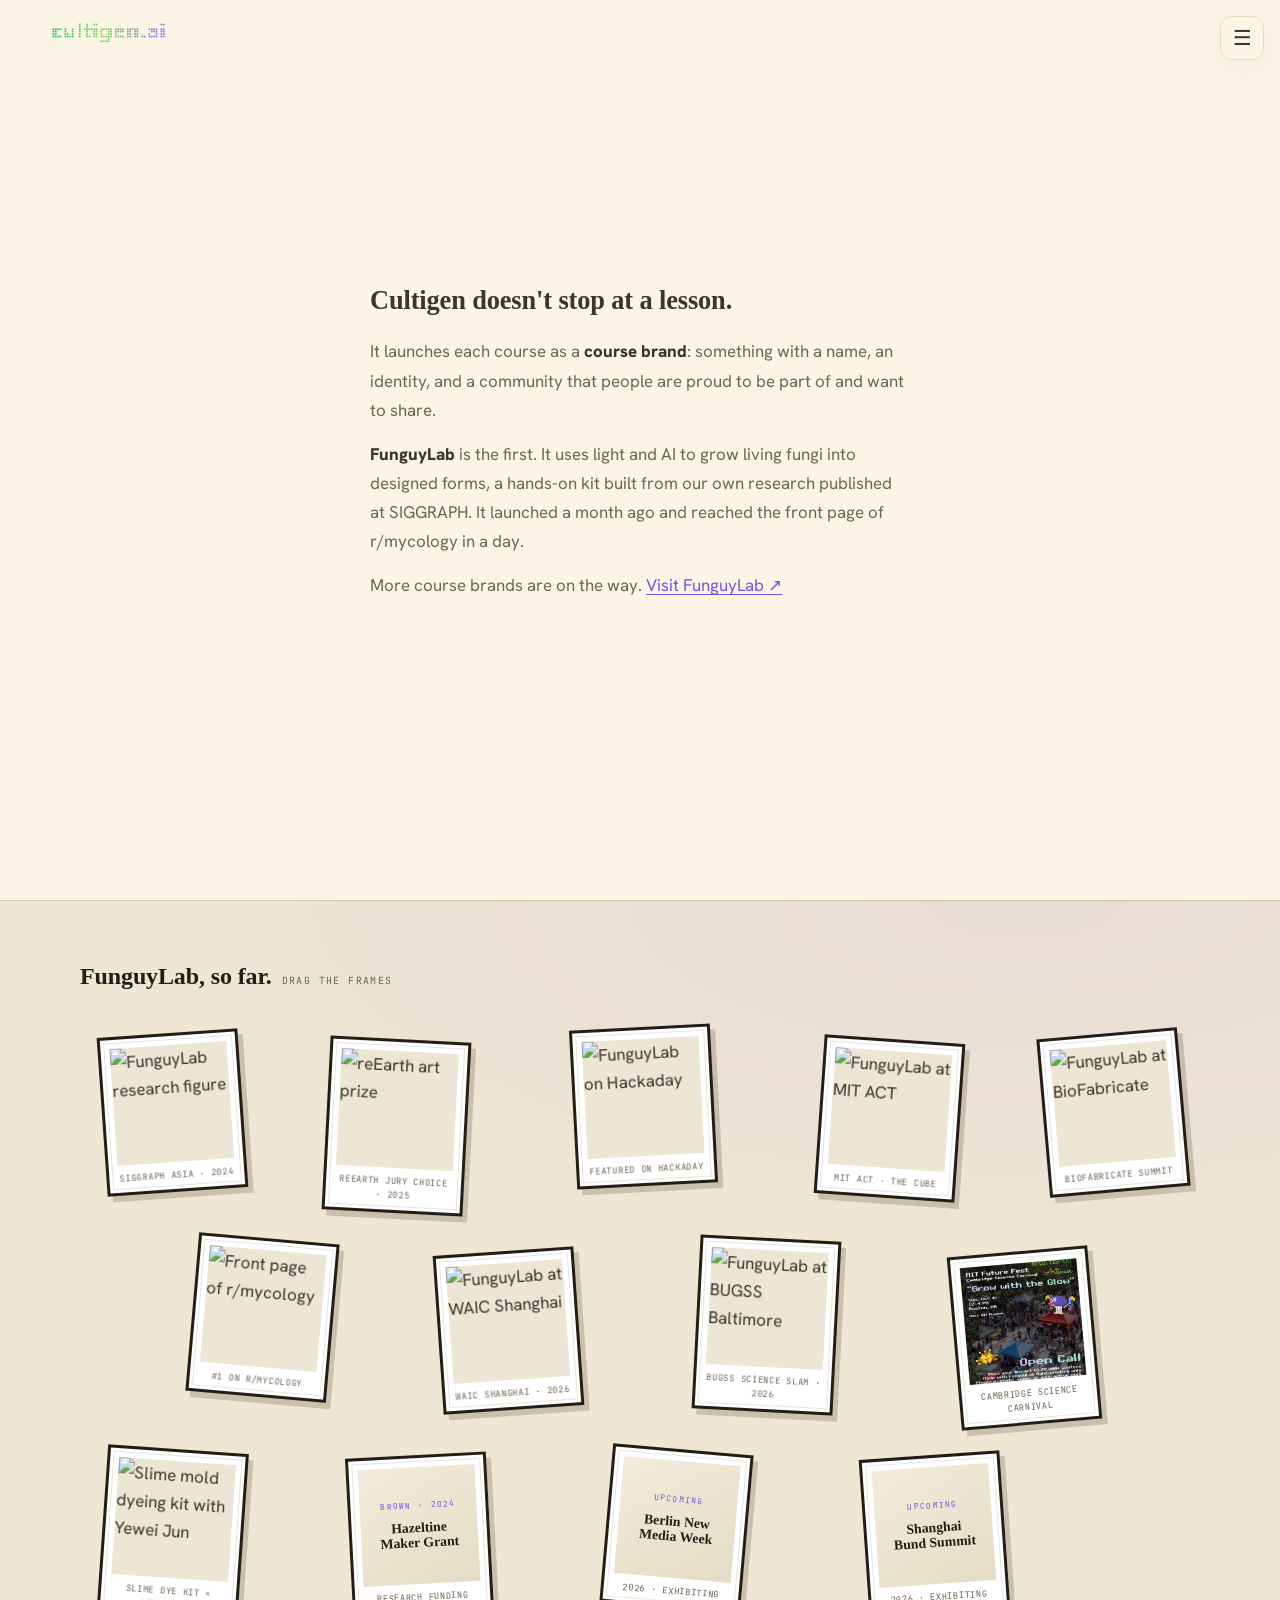
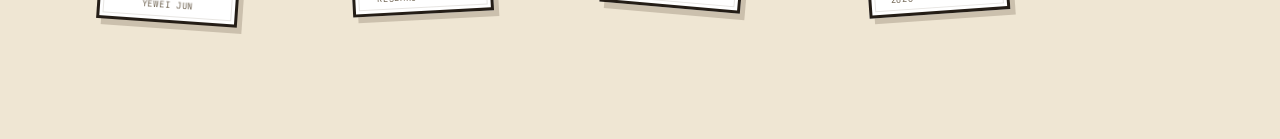
==== commit 126c1be2: "Reveal Hackaday/BioFab fully (contain); CSC frame uses opencall poster; link workshop venues - brand" ====
--- a/brands.html
+++ b/brands.html
@@ -31,6 +31,7 @@
   .frame::after{ content:""; position:absolute; inset:3px; border:1px solid rgba(60,44,22,.12); pointer-events:none; }
   .frame img{ width:100%; height:auto; display:block; aspect-ratio:1/1; object-fit:cover;
     image-rendering:auto; -webkit-user-drag:none; background:#efe6d3; }
+  .frame img.fit-contain{ object-fit:contain; }
   .frame .cap{ display:block; margin-top:6px; font-family:var(--fm,ui-monospace,Menlo,monospace);
     font-size:.55rem; letter-spacing:.08em; text-transform:uppercase; color:#6f6350; text-align:center; }
   .frame .poster-face{ aspect-ratio:1/1; display:flex; flex-direction:column; justify-content:center;
@@ -88,7 +89,7 @@
       <figcaption class="cap">reEarth Jury Choice · 2025</figcaption>
     </figure>
     <figure class="frame" style="left:44%;top:0%;--rot:-3deg">
-      <img src="https://funguylab.com/assets/photos/hackaday.jpg" alt="FunguyLab on Hackaday" loading="lazy">
+      <img class="fit-contain" src="https://funguylab.com/assets/photos/hackaday.jpg" alt="FunguyLab on Hackaday" loading="lazy">
       <figcaption class="cap">Featured on Hackaday</figcaption>
     </figure>
     <figure class="frame" style="left:66%;top:2%;--rot:4deg">
@@ -96,7 +97,7 @@
       <figcaption class="cap">MIT ACT · The Cube</figcaption>
     </figure>
     <figure class="frame" style="left:86%;top:1%;--rot:-5deg">
-      <img src="https://funguylab.com/assets/photos/biofab2.jpg" alt="FunguyLab at BioFabricate" loading="lazy">
+      <img class="fit-contain" src="https://funguylab.com/assets/photos/biofab2.jpg" alt="FunguyLab at BioFabricate" loading="lazy">
       <figcaption class="cap">BioFabricate Summit</figcaption>
     </figure>
     <figure class="frame" style="left:10%;top:33%;--rot:5deg">
@@ -112,7 +113,7 @@
       <figcaption class="cap">BUGSS Science Slam · 2026</figcaption>
     </figure>
     <figure class="frame" style="left:78%;top:35%;--rot:-5deg">
-      <img src="https://funguylab.com/assets/photos/csc-logo.jpg" alt="Cambridge Science Carnival" loading="lazy">
+      <img src="/assets/csc-opencall.jpg" alt="Cambridge Science Carnival open call" loading="lazy">
       <figcaption class="cap">Cambridge Science Carnival</figcaption>
     </figure>
     <figure class="frame" style="left:2%;top:66%;--rot:4deg">
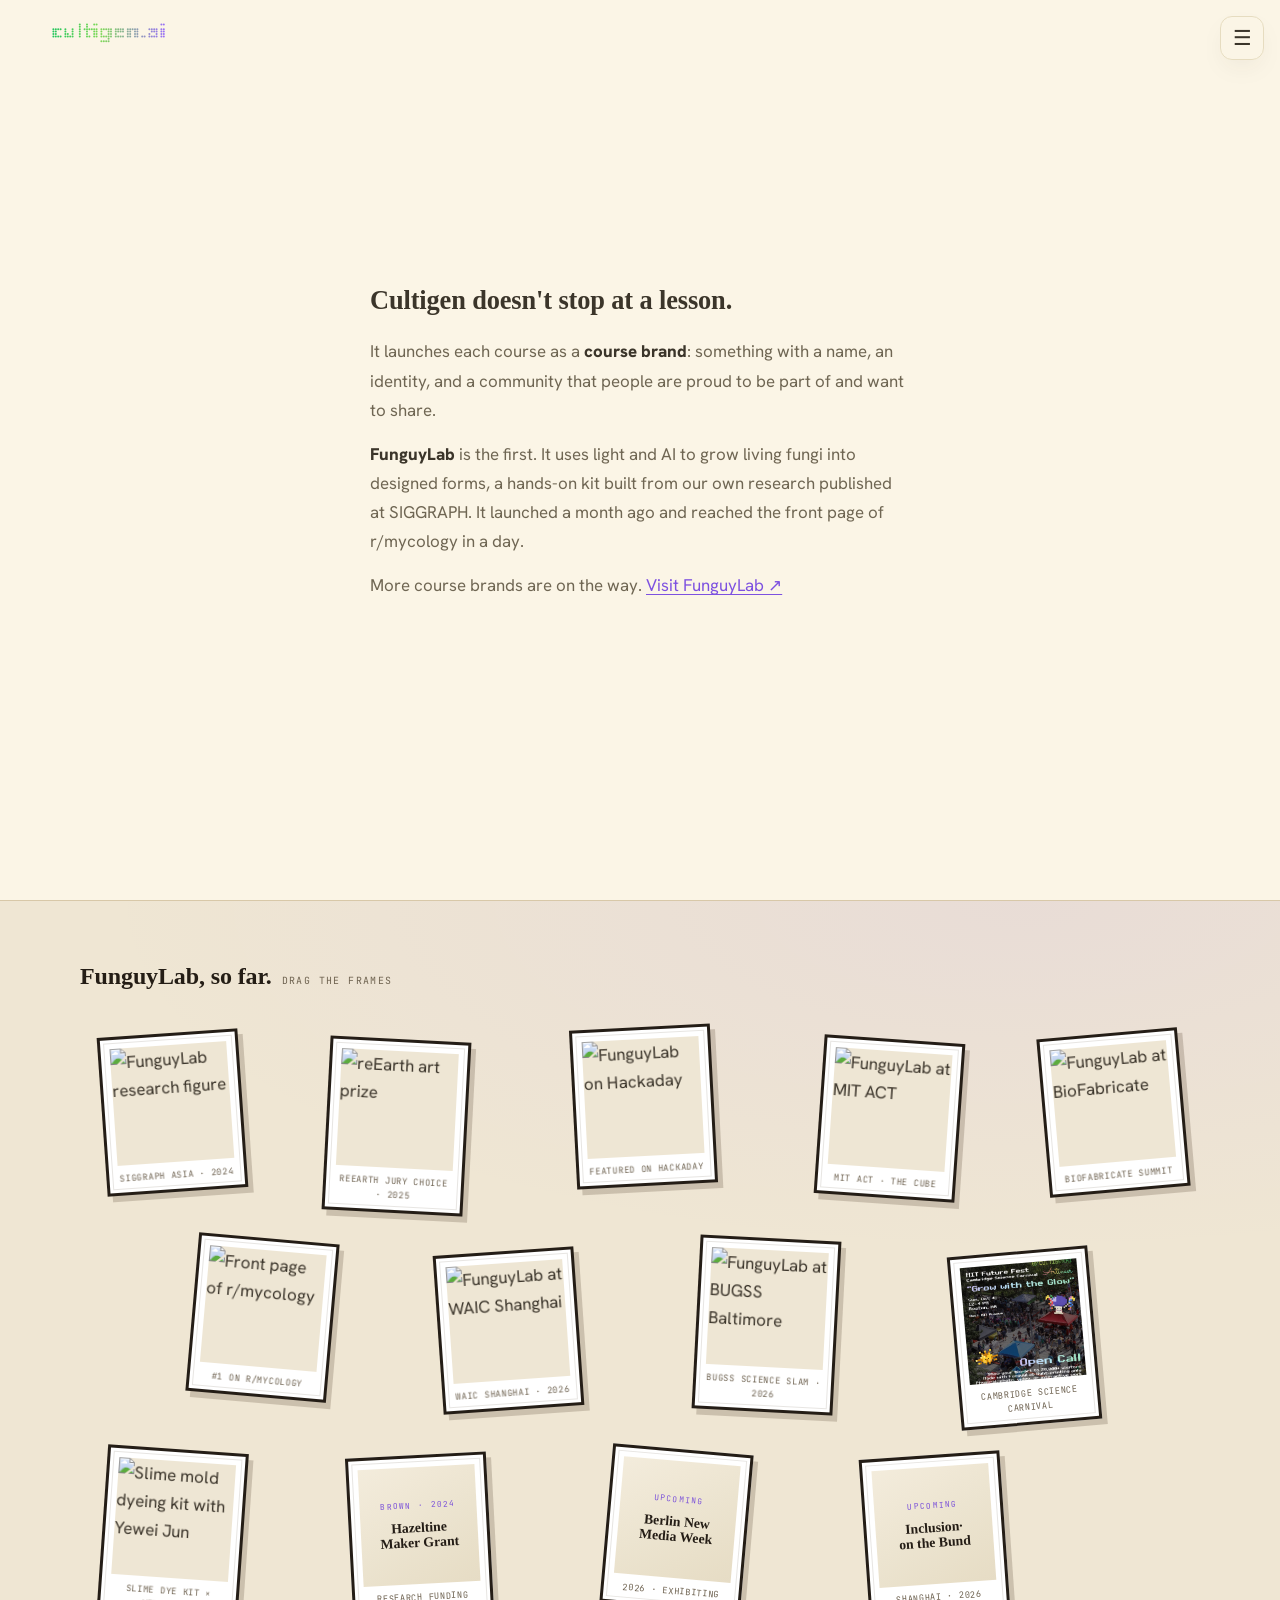
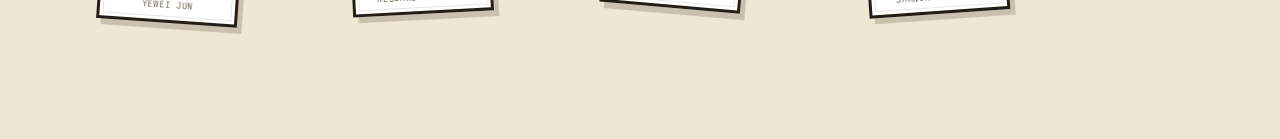
==== commit fea4f85b: "Fix exhibition name: Shanghai Bund Summit -> Inclusion Conference on the Bund 外滩大会 is Ant Group's In" ====
--- a/brands.html
+++ b/brands.html
@@ -60,8 +60,9 @@
   <a href="/engine.html">Engine</a>
   <a href="/brands.html" aria-current="page">Course brands</a>
   <a href="/workshops.html">Workshops</a>
+  <a href="/mission.html">Mission</a>
   <a href="/story.html">Story</a>
-  <a href="mailto:cultigen.ai@artineerade.com">Contact</a>
+  <a href="/contact.html">Contact</a>
   <a href="https://funguylab.com/" target="_blank" rel="noopener">FunguyLab ↗</a>
 </nav>
 
@@ -129,8 +130,8 @@
       <figcaption class="cap">2026 · Exhibiting</figcaption>
     </figure>
     <figure class="frame poster" style="left:70%;top:67%;--rot:-4deg">
-      <div class="poster-face"><span class="pf-tag">Upcoming</span><span class="pf-name">Shanghai<br>Bund Summit</span></div>
-      <figcaption class="cap">2026 · Exhibiting</figcaption>
+      <div class="poster-face"><span class="pf-tag">Upcoming</span><span class="pf-name">Inclusion·<br>on the Bund</span></div>
+      <figcaption class="cap">Shanghai · 2026</figcaption>
     </figure>
   </div>
 </section>
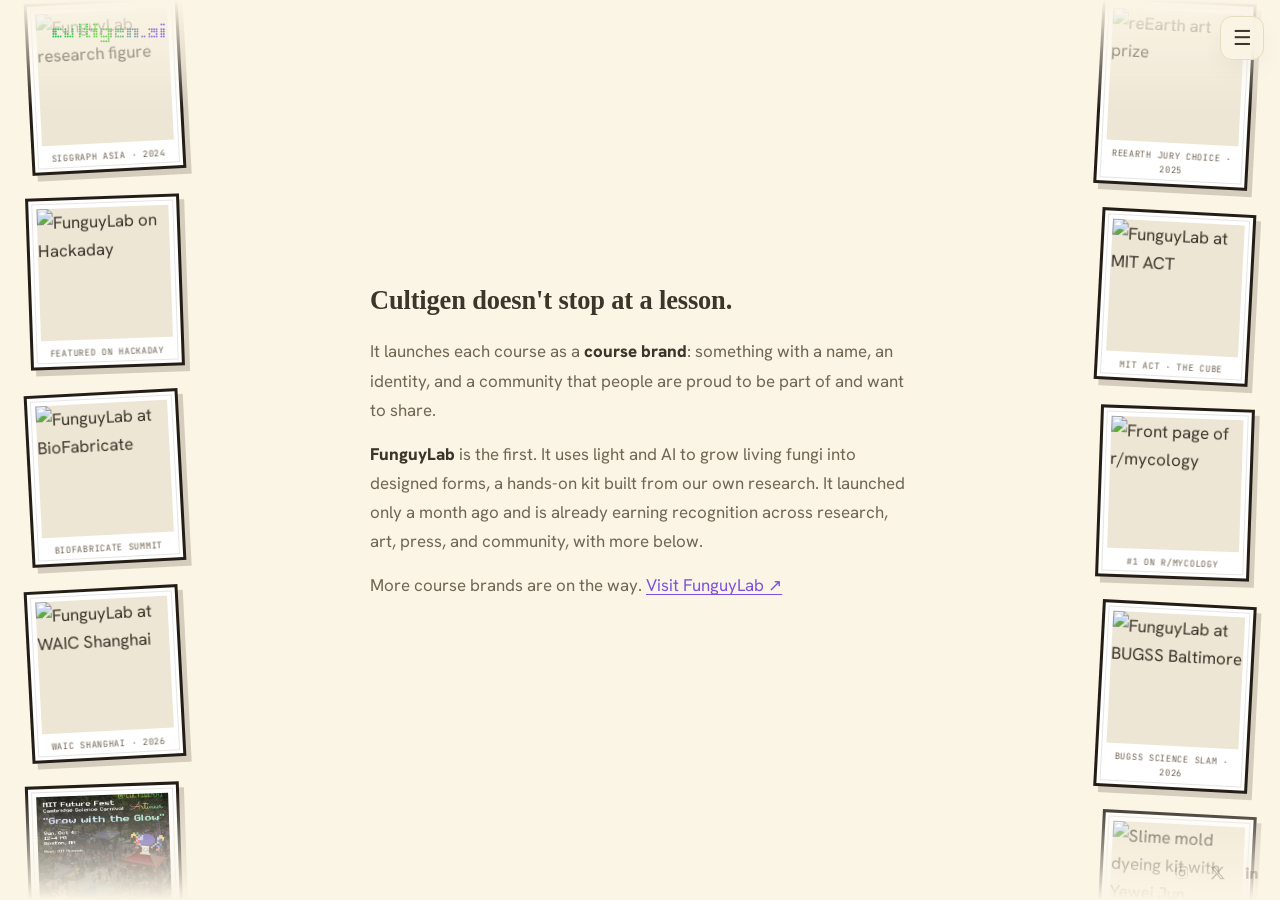
==== commit 23cd5ca2: "Brands: achievement wall becomes two upward-drifting marquee columns flanking the prose - Replace th" ====
--- a/brands.html
+++ b/brands.html
@@ -14,20 +14,23 @@
 <link rel="canonical" href="https://cultigen.ai/brands.html" />
 <link href="https://fonts.googleapis.com/css2?family=Hanken+Grotesk:ital,wght@0,400;0,600;0,700;0,800;1,400&family=JetBrains+Mono:wght@400;500&display=swap" rel="stylesheet">
 <link rel="stylesheet" href="/assets/styles.css" />
+<meta property="og:type" content="website" />
+<meta property="og:site_name" content="Cultigen" />
+<meta property="og:title" content="Course brands — Cultigen" />
+<meta property="og:description" content="Cultigen launches each course as a course brand people can find, join, and love. FunguyLab is the first." />
+<meta property="og:url" content="https://cultigen.ai/brands.html" />
+<meta property="og:image" content="https://cultigen.ai/assets/og.jpg" />
+<meta name="twitter:card" content="summary_large_image" />
+<meta name="twitter:title" content="Course brands — Cultigen" />
+<meta name="twitter:description" content="Cultigen launches each course as a course brand people can find, join, and love. FunguyLab is the first." />
+<script type="application/ld+json">{"@context":"https://schema.org","@type":"WebPage","name":"Course brands — Cultigen","description":"Cultigen launches each course as a course brand people can find, join, and love. FunguyLab is the first.","url":"https://cultigen.ai/brands.html","isPartOf":{"@type":"WebSite","name":"Cultigen","url":"https://cultigen.ai/"},"publisher":{"@type":"Organization","name":"Cultigen","url":"https://cultigen.ai/"}}</script>
 <style id="wall">
-  /* achievement pinboard (always visible) */
-  .board{ background:#efe6d3; border-top:1px solid #d8c8a8; padding:56px clamp(18px,5vw,48px) 72px; overflow:hidden;
-    background-image:radial-gradient(120% 70% at 80% 0%, color-mix(in srgb,#9b6bff 8%,transparent), transparent 60%); }
-  .board-lead{ width:min(1120px,100%); margin:0 auto 30px; font-family:var(--fd); font-weight:600;
-    font-size:clamp(1.15rem,2.4vw,1.5rem); letter-spacing:-.005em; color:#241d15; }
-  .board-lead .hint{ font-family:var(--fm,ui-monospace,Menlo,monospace); font-weight:400; font-size:.62rem;
-    letter-spacing:.14em; text-transform:uppercase; color:#6f6350; margin-left:10px; }
-  .board-in{ position:relative; width:min(1120px,100%); margin-inline:auto; height:640px; }
-  .frame{ position:absolute; width:clamp(114px,11vw,148px); cursor:grab;
-    transform:rotate(var(--rot,0deg)); background:#fff; padding:9px 9px 7px;
-    border:3px solid #241d15; box-shadow:5px 6px 0 rgba(60,44,22,.20);
-    transition:transform .22s cubic-bezier(.2,.8,.25,1), box-shadow .22s, filter .22s;
-    filter:saturate(.94); user-select:none; touch-action:none; }
+  /* keep the prose above the drifting achievement wall */
+  .simple{ position:relative; z-index:1; }
+
+  /* a pixel achievement frame */
+  .frame{ position:relative; width:100%; background:#fff; padding:8px 8px 6px; border:3px solid #241d15;
+    box-shadow:5px 6px 0 rgba(60,44,22,.20); filter:saturate(.94); transform:rotate(var(--rot,0deg)); }
   .frame::after{ content:""; position:absolute; inset:3px; border:1px solid rgba(60,44,22,.12); pointer-events:none; }
   .frame img{ width:100%; height:auto; display:block; aspect-ratio:1/1; object-fit:cover;
     image-rendering:auto; -webkit-user-drag:none; background:#efe6d3; }
@@ -35,20 +38,34 @@
   .frame .cap{ display:block; margin-top:6px; font-family:var(--fm,ui-monospace,Menlo,monospace);
     font-size:.55rem; letter-spacing:.08em; text-transform:uppercase; color:#6f6350; text-align:center; }
   .frame .poster-face{ aspect-ratio:1/1; display:flex; flex-direction:column; justify-content:center;
-    align-items:center; gap:7px; padding:12px; text-align:center;
-    background:linear-gradient(150deg,#f3ecdb,#e7dcc3); }
+    align-items:center; gap:7px; padding:12px; text-align:center; background:linear-gradient(150deg,#f3ecdb,#e7dcc3); }
   .frame .pf-tag{ font-family:var(--fm,ui-monospace,Menlo,monospace); font-size:.5rem; letter-spacing:.16em;
     text-transform:uppercase; color:#7d51e0; }
   .frame .pf-name{ font-family:ui-serif,Palatino,Georgia,serif; font-weight:600; font-size:.86rem;
     line-height:1.15; color:#241d15; }
-  .frame:hover{ transform:rotate(0deg) scale(1.08); box-shadow:8px 11px 0 rgba(60,44,22,.24); filter:saturate(1.04); z-index:6; }
-  .frame.dragging{ transition:none; cursor:grabbing; transform:rotate(0deg) scale(1.05); z-index:40;
-    box-shadow:10px 14px 0 rgba(60,44,22,.26); filter:saturate(1.06); }
-  .frame.thrown{ transition:none; transform:rotate(0deg); }
-  @media (max-width:900px){
-    .board-in{ height:auto; display:flex; flex-wrap:wrap; gap:16px; justify-content:center; }
-    .frame{ position:static !important; left:auto !important; top:auto !important; width:clamp(128px,40vw,160px); cursor:default; }
-    .board-lead .hint{ display:none; }
+
+  /* desktop: two vertical marquees drifting up behind the prose */
+  .flow{ position:fixed; inset:0; z-index:0; overflow:hidden; pointer-events:none;
+    -webkit-mask-image:linear-gradient(180deg,transparent,#000 12%,#000 88%,transparent);
+            mask-image:linear-gradient(180deg,transparent,#000 12%,#000 88%,transparent); }
+  .flow-col{ position:absolute; top:0; width:clamp(118px,12vw,156px); }
+  .flow-col.left{ left:max(10px,2.2vw); }
+  .flow-col.right{ right:max(10px,2.2vw); }
+  .flow-track{ display:flex; flex-direction:column; will-change:transform; animation:flowUp linear infinite; }
+  .flow-track .frame{ margin-bottom:24px; }
+  .flow-col.left .flow-track{ animation-duration:46s; }
+  .flow-col.right .flow-track{ animation-duration:58s; }
+  @keyframes flowUp{ from{ transform:translateY(0) } to{ transform:translateY(-50%) } }
+  @media (prefers-reduced-motion: reduce){ .flow-track{ animation:none } }
+
+  /* mobile: a simple static grid below the prose */
+  .board{ display:none; background:#efe6d3; border-top:1px solid #d8c8a8; padding:44px 20px 64px; }
+  .board-lead{ text-align:center; font-family:var(--fd); font-weight:600; font-size:1.2rem; color:#241d15; margin:0 0 24px; }
+  .board-in{ display:flex; flex-wrap:wrap; gap:14px; justify-content:center; }
+  .board-in .frame{ width:clamp(130px,42vw,168px); }
+  @media (max-width:1000px){
+    .flow{ display:none; }
+    .board{ display:block; }
   }
 </style>
 </head>
@@ -67,108 +84,51 @@
 </nav>
 
 <main id="main" class="simple">
-  <div class="simple-wrap">    <p class="lead">Cultigen doesn't stop at a lesson.</p>
+  <div class="simple-wrap">    <h1 class="lead">Cultigen doesn't stop at a lesson.</h1>
     <p>It launches each course as a <strong>course brand</strong>: something with a name, an identity, and a
       community that people are proud to be part of and want to share.</p>
     <p><strong>FunguyLab</strong> is the first. It uses light and AI to grow living fungi into designed
-      forms, a hands-on kit built from our own research published at SIGGRAPH. It launched a month ago and
-      reached the front page of r/mycology in a day.</p>
+      forms, a hands-on kit built from our own research. It launched only a month ago and is already earning
+      recognition across research, art, press, and community, with more below.</p>
     <p>More course brands are on the way. <a class="inline" href="https://funguylab.com/" target="_blank" rel="noopener">Visit FunguyLab ↗</a></p>
   </div>
 </main>
 
-<!-- FunguyLab achievement pinboard — draggable pixel frames (images from funguylab.com) -->
-<section class="board" aria-label="What FunguyLab has done">
-  <p class="board-lead">FunguyLab, so far.<span class="hint">Drag the frames</span></p>
-  <div class="board-in" id="board-in">
-    <figure class="frame" style="left:2%;top:1%;--rot:-4deg">
-      <img src="https://funguylab.com/assets/photos/fig-siggraph.jpg" alt="FunguyLab research figure" loading="lazy">
-      <figcaption class="cap">SIGGRAPH Asia · 2024</figcaption>
-    </figure>
-    <figure class="frame" style="left:22%;top:2%;--rot:3deg">
-      <img src="https://funguylab.com/assets/photos/reearth-award.png" alt="reEarth art prize" loading="lazy">
-      <figcaption class="cap">reEarth Jury Choice · 2025</figcaption>
-    </figure>
-    <figure class="frame" style="left:44%;top:0%;--rot:-3deg">
-      <img class="fit-contain" src="https://funguylab.com/assets/photos/hackaday.jpg" alt="FunguyLab on Hackaday" loading="lazy">
-      <figcaption class="cap">Featured on Hackaday</figcaption>
-    </figure>
-    <figure class="frame" style="left:66%;top:2%;--rot:4deg">
-      <img src="https://funguylab.com/assets/photos/mit-act.jpg" alt="FunguyLab at MIT ACT" loading="lazy">
-      <figcaption class="cap">MIT ACT · The Cube</figcaption>
-    </figure>
-    <figure class="frame" style="left:86%;top:1%;--rot:-5deg">
-      <img class="fit-contain" src="https://funguylab.com/assets/photos/biofab2.jpg" alt="FunguyLab at BioFabricate" loading="lazy">
-      <figcaption class="cap">BioFabricate Summit</figcaption>
-    </figure>
-    <figure class="frame" style="left:10%;top:33%;--rot:5deg">
-      <img src="https://funguylab.com/assets/photos/reddit.jpg" alt="Front page of r/mycology" loading="lazy">
-      <figcaption class="cap">#1 on r/mycology</figcaption>
-    </figure>
-    <figure class="frame" style="left:32%;top:35%;--rot:-4deg">
-      <img src="https://funguylab.com/assets/photos/waic-mana2.jpg" alt="FunguyLab at WAIC Shanghai" loading="lazy">
-      <figcaption class="cap">WAIC Shanghai · 2026</figcaption>
-    </figure>
-    <figure class="frame" style="left:55%;top:33%;--rot:3deg">
-      <img src="https://funguylab.com/assets/photos/bugss.jpg" alt="FunguyLab at BUGSS Baltimore" loading="lazy">
-      <figcaption class="cap">BUGSS Science Slam · 2026</figcaption>
-    </figure>
-    <figure class="frame" style="left:78%;top:35%;--rot:-5deg">
-      <img src="/assets/csc-opencall.jpg" alt="Cambridge Science Carnival open call" loading="lazy">
-      <figcaption class="cap">Cambridge Science Carnival</figcaption>
-    </figure>
-    <figure class="frame" style="left:2%;top:66%;--rot:4deg">
-      <img src="https://funguylab.com/assets/photos/slimecolor6.jpg" alt="Slime mold dyeing kit with Yewei Jun" loading="lazy">
-      <figcaption class="cap">Slime dye kit × Yewei Jun</figcaption>
-    </figure>
-    <figure class="frame poster" style="left:24%;top:67%;--rot:-3deg">
-      <div class="poster-face"><span class="pf-tag">Brown · 2024</span><span class="pf-name">Hazeltine<br>Maker Grant</span></div>
-      <figcaption class="cap">Research funding</figcaption>
-    </figure>
-    <figure class="frame poster" style="left:47%;top:66%;--rot:5deg">
-      <div class="poster-face"><span class="pf-tag">Upcoming</span><span class="pf-name">Berlin New<br>Media Week</span></div>
-      <figcaption class="cap">2026 · Exhibiting</figcaption>
-    </figure>
-    <figure class="frame poster" style="left:70%;top:67%;--rot:-4deg">
-      <div class="poster-face"><span class="pf-tag">Upcoming</span><span class="pf-name">Inclusion·<br>on the Bund</span></div>
-      <figcaption class="cap">Shanghai · 2026</figcaption>
-    </figure>
-  </div>
-</section>
+<!-- FunguyLab achievements — drifting marquee (desktop) + static grid (mobile) -->
+<div class="flow" id="flow" aria-hidden="true"></div>
+<section class="board" id="board" aria-label="What FunguyLab has done"></section>
 
 <script>
-/* draggable achievement frames (desktop pointer) */
+/* Build the FunguyLab achievement wall: two upward-drifting columns on desktop,
+   a simple grid on mobile. One source list, rendered into both. */
 (function(){
-  const board = document.getElementById('board-in');
-  if(!board || !matchMedia('(min-width:901px) and (pointer:fine)').matches) return;
-  let top = 30;
-  board.querySelectorAll('.frame').forEach(f => {
-    let sx, sy, ox, oy, moved;
-    f.addEventListener('pointerdown', e => {
-      e.preventDefault();
-      const br = board.getBoundingClientRect(), r = f.getBoundingClientRect();
-      ox = r.left - br.left; oy = r.top - br.top;            // position relative to board
-      f.style.left = ox + 'px'; f.style.top = oy + 'px'; f.style.right = 'auto';
-      sx = e.clientX; sy = e.clientY; moved = false;
-      f.setPointerCapture(e.pointerId);
-      f.classList.add('dragging'); f.classList.remove('thrown');
-      f.style.zIndex = ++top;
-    });
-    f.addEventListener('pointermove', e => {
-      if(!f.classList.contains('dragging')) return;
-      const dx = e.clientX - sx, dy = e.clientY - sy;
-      if(Math.abs(dx) + Math.abs(dy) > 3) moved = true;
-      f.style.left = (ox + dx) + 'px';
-      f.style.top  = (oy + dy) + 'px';
-    });
-    const end = () => {
-      if(!f.classList.contains('dragging')) return;
-      f.classList.remove('dragging');
-      if(moved) f.classList.add('thrown');
-    };
-    f.addEventListener('pointerup', end);
-    f.addEventListener('pointercancel', end);
-  });
+  const P = 'https://funguylab.com/assets/photos/';
+  const ACH = [
+    { img:P+'fig-siggraph.jpg', alt:'FunguyLab research figure', cap:'SIGGRAPH Asia · 2024', rot:-3 },
+    { img:P+'reearth-award.png', alt:'reEarth art prize', cap:'reEarth Jury Choice · 2025', rot:3 },
+    { img:P+'hackaday.jpg', contain:true, alt:'FunguyLab on Hackaday', cap:'Featured on Hackaday', rot:-2 },
+    { img:P+'mit-act.jpg', alt:'FunguyLab at MIT ACT', cap:'MIT ACT · The Cube', rot:3 },
+    { img:P+'biofab2.jpg', contain:true, alt:'FunguyLab at BioFabricate', cap:'BioFabricate Summit', rot:-3 },
+    { img:P+'reddit.jpg', alt:'Front page of r/mycology', cap:'#1 on r/mycology', rot:2 },
+    { img:P+'waic-mana2.jpg', alt:'FunguyLab at WAIC Shanghai', cap:'WAIC Shanghai · 2026', rot:-3 },
+    { img:P+'bugss.jpg', alt:'FunguyLab at BUGSS Baltimore', cap:'BUGSS Science Slam · 2026', rot:3 },
+    { img:'/assets/csc-opencall.jpg', alt:'Cambridge Science Carnival open call', cap:'Cambridge Science Carnival', rot:-2 },
+    { img:P+'slimecolor6.jpg', alt:'Slime mold dyeing kit with Yewei Jun', cap:'Slime dye kit × Yewei Jun', rot:3 },
+    { poster:{ tag:'Brown · 2024', name:'Hazeltine<br>Maker Grant' }, cap:'Research funding', rot:-3 },
+    { poster:{ tag:'Upcoming', name:'Berlin New<br>Media Week' }, cap:'2026 · Exhibiting', rot:3 },
+    { poster:{ tag:'Upcoming', name:'Inclusion·<br>on the Bund' }, cap:'Shanghai · 2026', rot:-3 }
+  ];
+  function F(a){
+    const body = a.poster
+      ? '<div class="poster-face"><span class="pf-tag">'+a.poster.tag+'</span><span class="pf-name">'+a.poster.name+'</span></div>'
+      : '<img'+(a.contain?' class="fit-contain"':'')+' src="'+a.img+'" alt="'+a.alt+'" loading="lazy">';
+    return '<figure class="frame'+(a.poster?' poster':'')+'" style="--rot:'+a.rot+'deg">'+body+'<figcaption class="cap">'+a.cap+'</figcaption></figure>';
+  }
+  const flow = document.getElementById('flow'), board = document.getElementById('board');
+  const left = ACH.filter((_,i)=>i%2===0), right = ACH.filter((_,i)=>i%2===1);
+  const col = items => { const set = items.map(F).join(''); return '<div class="flow-track">'+set+set+'</div>'; };
+  if(flow) flow.innerHTML = '<div class="flow-col left">'+col(left)+'</div><div class="flow-col right">'+col(right)+'</div>';
+  if(board) board.innerHTML = '<p class="board-lead">FunguyLab, so far.</p><div class="board-in">'+ACH.map(F).join('')+'</div>';
 })();
 </script>
 <script src="/assets/main.js" defer></script>
--- a/assets/styles.css
+++ b/assets/styles.css
@@ -479,7 +479,19 @@
 .simple .eyebrow-mono{font-family:var(--fm);font-size:.72rem;letter-spacing:.24em;text-transform:uppercase;
   color:var(--ink-2);margin-bottom:20px}
 .simple .lead{font-family:var(--fd);font-weight:600;font-size:clamp(1.3rem,2.6vw,1.65rem);line-height:1.25;
-  color:var(--ink);margin-bottom:20px;letter-spacing:-.005em}
+  color:var(--ink);margin:0 0 20px;letter-spacing:-.005em}
+.sr-only{position:absolute!important;width:1px;height:1px;padding:0;margin:-1px;overflow:hidden;
+  clip:rect(0,0,0,0);white-space:nowrap;border:0}
+
+/* subtle site-wide social dock (bottom-right, injected by main.js) */
+.social-dock{position:fixed;right:15px;bottom:14px;z-index:1200;display:flex;gap:9px;align-items:center;
+  opacity:.32;transition:opacity .25s}
+.social-dock:hover{opacity:1}
+.social-dock a{color:var(--ink-2,#6f6350);display:grid;place-items:center;width:26px;height:26px;
+  transition:color .18s,transform .14s}
+.social-dock a:hover{color:var(--coral-2,#7d51e0);transform:translateY(-2px)}
+.social-dock svg{width:16px;height:16px;display:block;fill:currentColor}
+@media (max-width:640px){.social-dock{right:11px;bottom:11px;opacity:.5;gap:7px}}
 .simple p{font-size:1.06rem;line-height:1.72;color:var(--ink-2);margin-bottom:15px;max-width:60ch}
 .simple p strong{color:var(--ink)}
 .simple a.inline{color:var(--coral-2);text-decoration:underline;text-underline-offset:3px}
